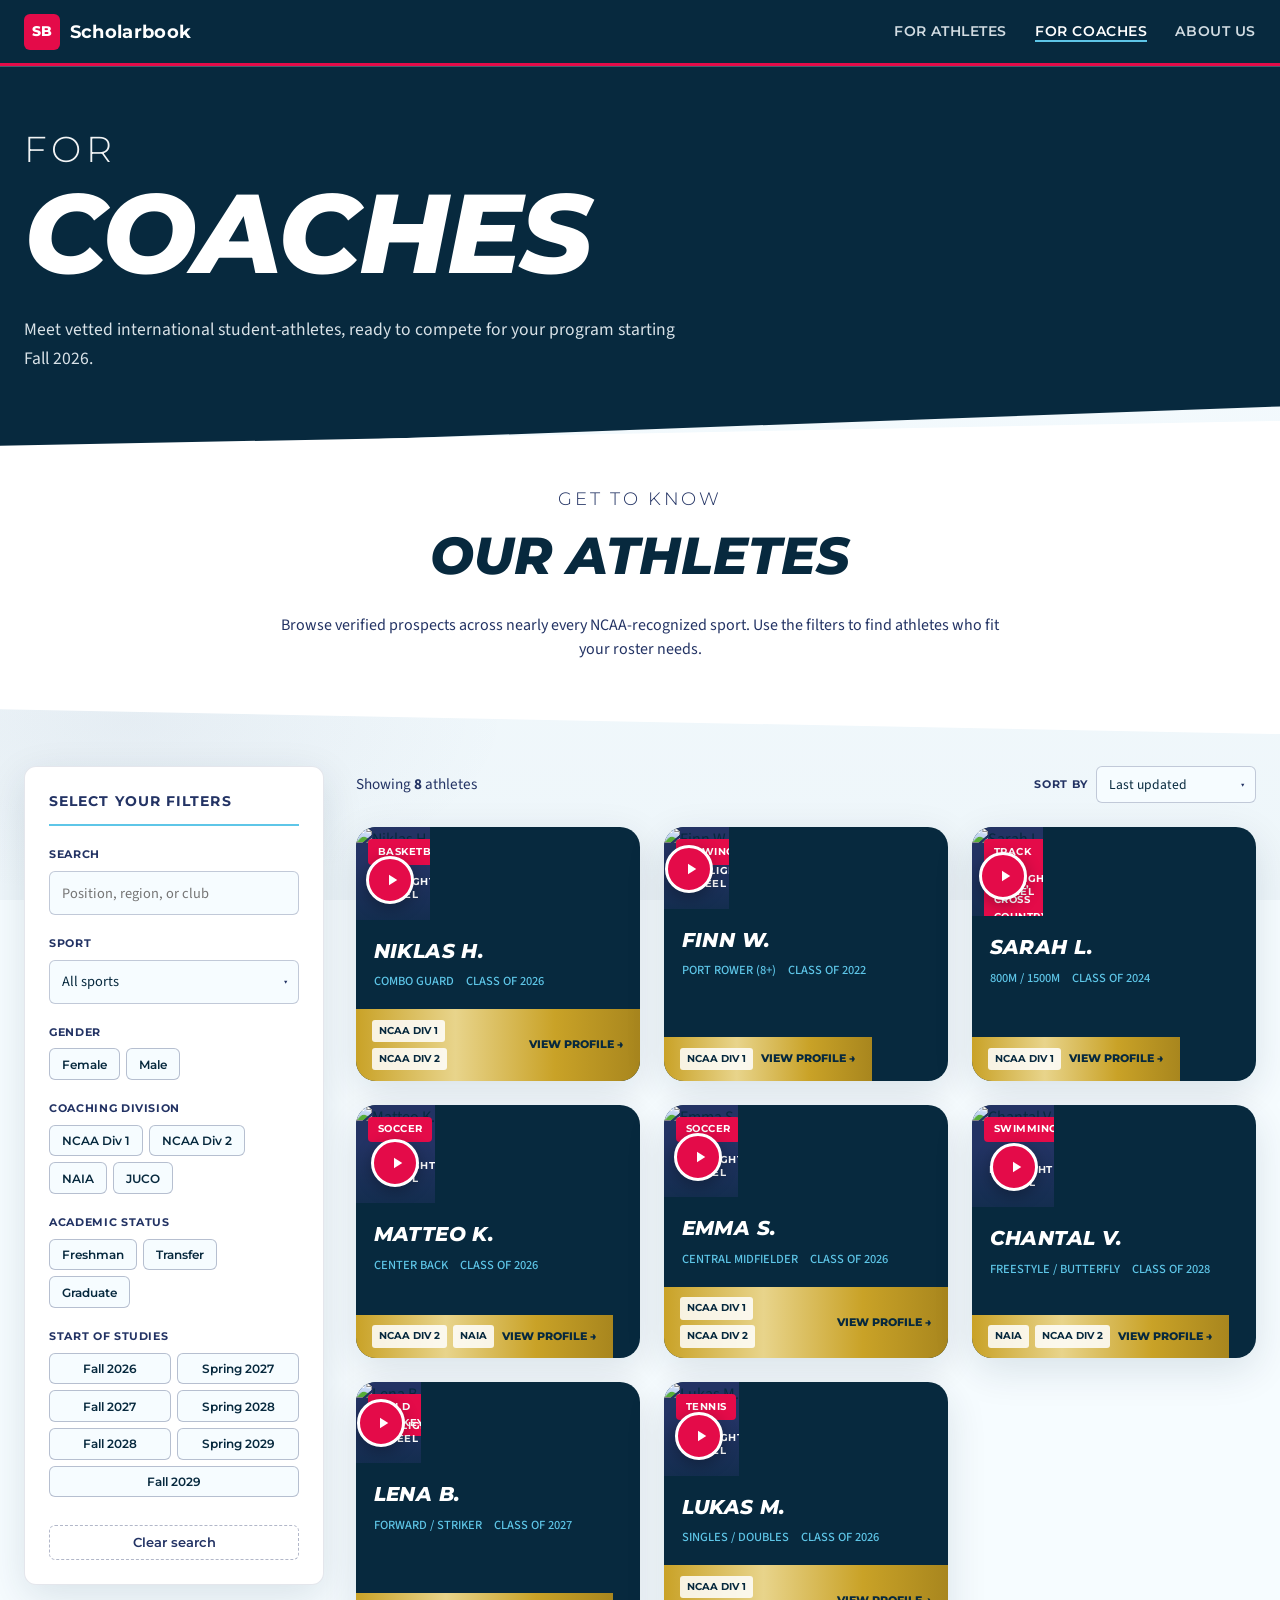
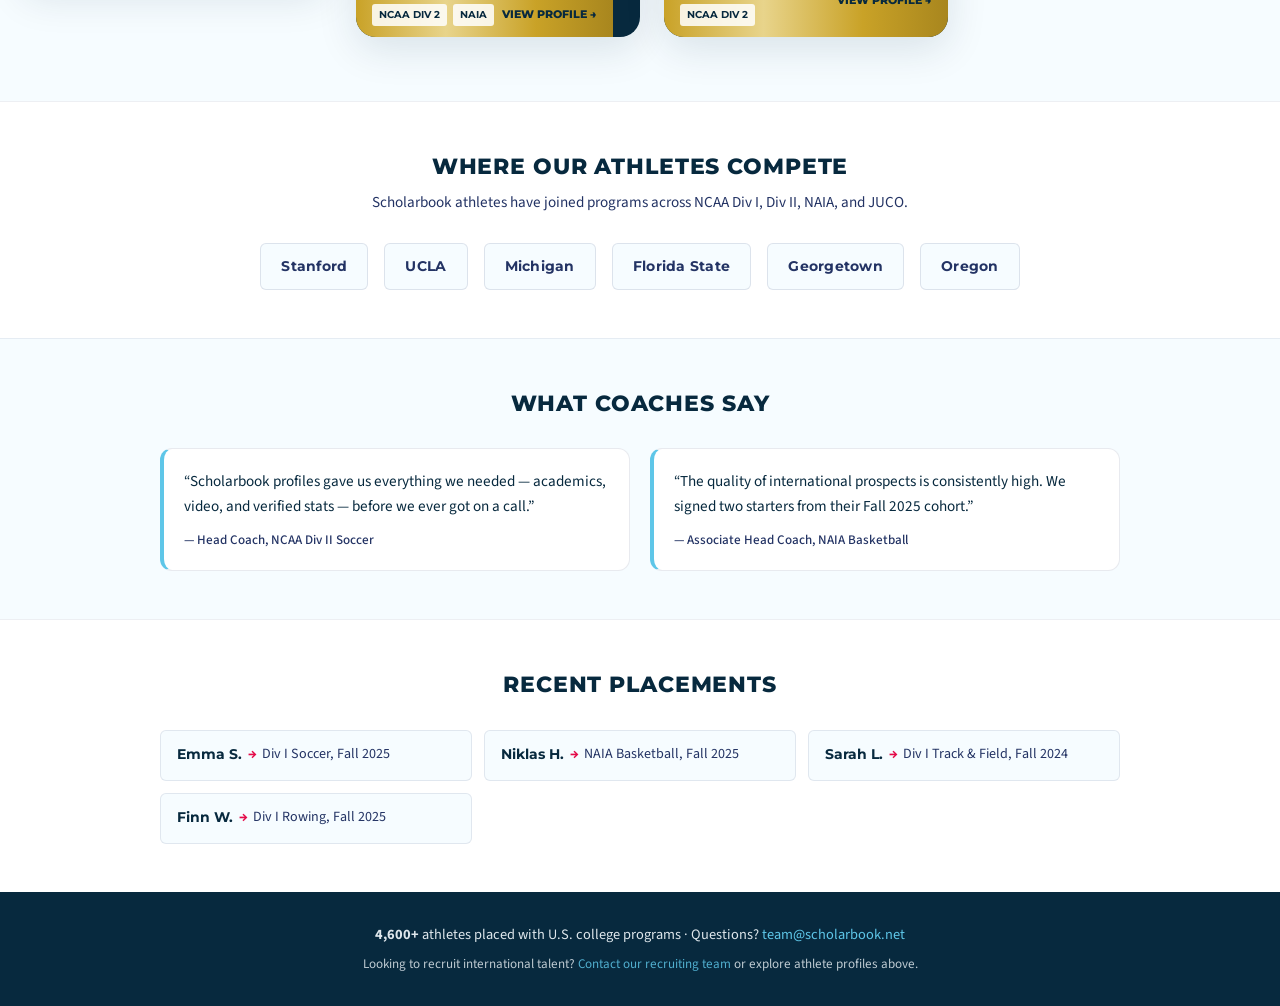
==== index.html @ 59432b65 "Initial commit Co-Authored-By: Claude Sonnet 5 <noreply@anthropic.com>" ====
<!DOCTYPE html>
<html lang="en">
<head>
  <meta charset="UTF-8">
  <meta name="viewport" content="width=device-width, initial-scale=1.0">
  <title>For Coaches | Scholarbook</title>
  <meta name="description" content="Browse verified international student-athletes for NCAA, NAIA, and JUCO programs. Filter by sport, division, and academic profile.">
  <link rel="preconnect" href="https://fonts.googleapis.com">
  <link rel="preconnect" href="https://fonts.gstatic.com" crossorigin>
  <link href="https://fonts.googleapis.com/css2?family=Montserrat:ital,wght@0,400;0,500;0,600;0,700;0,800;1,700;1,800&family=Source+Sans+3:ital,wght@0,300;0,400;0,500;0,600;1,400&display=swap" rel="stylesheet">
  <link rel="stylesheet" href="styles.css">
</head>
<body>
  <div id="page-bg" class="page-bg" aria-hidden="true"></div>

  <header class="site-header">
    <nav class="navbar">
      <a href="https://www.scholarbook.net/en/de" class="brand" target="_blank" rel="noopener">
        <span class="brand-mark" aria-hidden="true">SB</span>
        <span class="brand-text">Scholarbook</span>
      </a>
      <ul class="nav-links">
        <li><a href="https://www.scholarbook.net/en/de" target="_blank" rel="noopener">For Athletes</a></li>
        <li><a href="#" class="active" aria-current="page">For Coaches</a></li>
        <li><a href="https://www.scholarbook.net/en/de" target="_blank" rel="noopener">About Us</a></li>
      </ul>
    </nav>
  </header>

  <section class="hero hero--slant" aria-labelledby="hero-title">
    <div class="hero-inner">
      <p class="hero-eyebrow">For</p>
      <h1 id="hero-title" class="hero-title">Coaches</h1>
      <p class="hero-lead">
        Meet vetted international student-athletes, ready to compete for your program starting Fall 2026.
      </p>
    </div>
  </section>

  <section class="intro intro--slant" aria-labelledby="intro-title">
    <div class="intro-inner">
      <p class="section-eyebrow">Get to know</p>
      <h2 id="intro-title" class="section-title">Our Athletes</h2>
      <p class="section-copy">
        Browse verified prospects across nearly every NCAA-recognized sport. Use the filters to find athletes who fit your roster needs.
      </p>
    </div>
  </section>

  <main class="portal" id="athletes-portal">
    <aside class="filters" aria-label="Athlete filters">
      <h3 class="filters-title">Select your filters</h3>

      <div class="filter-group">
        <label class="filter-label" for="filter-search">Search</label>
        <input type="search" id="filter-search" class="filter-search" placeholder="Position, region, or club" autocomplete="off">
      </div>

      <div class="filter-group">
        <label class="filter-label" for="filter-sport">Sport</label>
        <div class="select-wrap">
          <select id="filter-sport" name="sport">
            <option value="">All sports</option>
          </select>
        </div>
      </div>

      <div class="filter-group">
        <span class="filter-label">Gender</span>
        <div class="toggle-group" role="group" aria-label="Gender">
          <button type="button" class="toggle-btn" data-filter="gender" data-value="Female">Female</button>
          <button type="button" class="toggle-btn" data-filter="gender" data-value="Male">Male</button>
        </div>
      </div>

      <div class="filter-group">
        <span class="filter-label">Coaching Division</span>
        <div class="pill-group" id="filter-division" role="group" aria-label="Coaching division">
          <button type="button" class="pill" data-value="NCAA Div 1">NCAA Div 1</button>
          <button type="button" class="pill" data-value="NCAA Div 2">NCAA Div 2</button>
          <button type="button" class="pill" data-value="NAIA">NAIA</button>
          <button type="button" class="pill" data-value="JUCO">JUCO</button>
        </div>
      </div>

      <div class="filter-group">
        <span class="filter-label">Academic Status</span>
        <div class="pill-group" id="filter-status" role="group" aria-label="Academic status">
          <button type="button" class="pill" data-value="Freshman">Freshman</button>
          <button type="button" class="pill" data-value="Transfer">Transfer</button>
          <button type="button" class="pill" data-value="Graduate">Graduate</button>
        </div>
      </div>

      <div class="filter-group">
        <span class="filter-label">Start of Studies</span>
        <div class="pill-group pill-group--stack" id="filter-start" role="group" aria-label="Start of studies">
          <button type="button" class="pill" data-value="Fall 2026">Fall 2026</button>
          <button type="button" class="pill" data-value="Spring 2027">Spring 2027</button>
          <button type="button" class="pill" data-value="Fall 2027">Fall 2027</button>
          <button type="button" class="pill" data-value="Spring 2028">Spring 2028</button>
          <button type="button" class="pill" data-value="Fall 2028">Fall 2028</button>
          <button type="button" class="pill" data-value="Spring 2029">Spring 2029</button>
          <button type="button" class="pill" data-value="Fall 2029">Fall 2029</button>
        </div>
      </div>

      <button type="button" class="btn-clear" id="filter-clear">Clear search</button>
    </aside>

    <section class="results" aria-live="polite">
      <div class="results-header">
        <p class="results-count">Showing <strong id="results-count">0</strong> athletes</p>
        <div class="results-controls">
          <label class="sort-label" for="sort-by">Sort by</label>
          <div class="select-wrap select-wrap--inline">
            <select id="sort-by" name="sort">
              <option value="updated">Last updated</option>
              <option value="gpa">GPA (high to low)</option>
              <option value="start">Start year</option>
            </select>
          </div>
        </div>
      </div>
      <div class="athletes-grid" id="athletes-grid"></div>
    </section>
  </main>

  <section class="trust trust--logos" aria-labelledby="trust-logos-title">
    <div class="trust-inner">
      <h2 id="trust-logos-title" class="trust-title">Where our athletes compete</h2>
      <p class="trust-subtitle">Scholarbook athletes have joined programs across NCAA Div I, Div II, NAIA, and JUCO.</p>
      <ul class="logo-grid" aria-label="Partner universities">
        <li><span class="uni-logo">Stanford</span></li>
        <li><span class="uni-logo">UCLA</span></li>
        <li><span class="uni-logo">Michigan</span></li>
        <li><span class="uni-logo">Florida State</span></li>
        <li><span class="uni-logo">Georgetown</span></li>
        <li><span class="uni-logo">Oregon</span></li>
      </ul>
    </div>
  </section>

  <section class="trust trust--testimonials" aria-labelledby="trust-quotes-title">
    <div class="trust-inner">
      <h2 id="trust-quotes-title" class="trust-title">What coaches say</h2>
      <div class="testimonial-grid">
        <blockquote class="testimonial">
          <p>&ldquo;Scholarbook profiles gave us everything we needed — academics, video, and verified stats — before we ever got on a call.&rdquo;</p>
          <footer>— <cite>Head Coach, NCAA Div II Soccer</cite></footer>
        </blockquote>
        <blockquote class="testimonial">
          <p>&ldquo;The quality of international prospects is consistently high. We signed two starters from their Fall 2025 cohort.&rdquo;</p>
          <footer>— <cite>Associate Head Coach, NAIA Basketball</cite></footer>
        </blockquote>
      </div>
    </div>
  </section>

  <section class="trust trust--stories" aria-labelledby="trust-stories-title">
    <div class="trust-inner">
      <h2 id="trust-stories-title" class="trust-title">Recent placements</h2>
      <ul class="story-list">
        <li class="story-card"><span class="story-athlete">Emma S.</span> <span class="story-arrow" aria-hidden="true">→</span> <span class="story-outcome">Div I Soccer, Fall 2025</span></li>
        <li class="story-card"><span class="story-athlete">Niklas H.</span> <span class="story-arrow" aria-hidden="true">→</span> <span class="story-outcome">NAIA Basketball, Fall 2025</span></li>
        <li class="story-card"><span class="story-athlete">Sarah L.</span> <span class="story-arrow" aria-hidden="true">→</span> <span class="story-outcome">Div I Track &amp; Field, Fall 2024</span></li>
        <li class="story-card"><span class="story-athlete">Finn W.</span> <span class="story-arrow" aria-hidden="true">→</span> <span class="story-outcome">Div I Rowing, Fall 2025</span></li>
      </ul>
    </div>
  </section>

  <footer class="site-footer">
    <p><strong>4,600+</strong> athletes placed with U.S. college programs · Questions? <a href="mailto:team@scholarbook.net">team@scholarbook.net</a></p>
    <p class="footer-note">Looking to recruit international talent? <a href="mailto:team@scholarbook.net">Contact our recruiting team</a> or explore athlete profiles above.</p>
  </footer>

  <!-- Profile detail modal -->
  <dialog class="modal profile-modal" id="profile-modal" aria-labelledby="profile-modal-title">
    <div class="modal-panel">
      <button type="button" class="modal-close" id="profile-close" aria-label="Close profile">×</button>
      <div id="profile-content"></div>
    </div>
  </dialog>

  <!-- Contact modal -->
  <dialog class="modal recruit-modal" id="recruit-modal" aria-labelledby="recruit-modal-title">
    <div class="modal-panel modal-panel--compact">
      <button type="button" class="modal-close" id="recruit-close" aria-label="Close form">×</button>
      <h2 id="recruit-modal-title" class="modal-title">Contact about athlete</h2>
      <p class="modal-subtitle">Your inquiry goes straight to our recruiting team — expect a reply within 24 hours.</p>
      <p class="recruit-athlete-name" id="recruit-athlete-label"></p>
      <form id="recruit-form" class="recruit-form">
        <div class="form-field">
          <label for="coach-university">University <span class="required">*</span></label>
          <input type="text" id="coach-university" name="coach_university" required autocomplete="organization" placeholder="University of Example">
        </div>
        <div class="form-field">
          <label for="coach-email">Your email address <span class="required">*</span></label>
          <input type="email" id="coach-email" name="coach_email" required autocomplete="email" placeholder="coach@university.edu">
        </div>
        <div class="form-field">
          <label for="coach-phone">Phone or WhatsApp <span class="optional">(optional)</span></label>
          <input type="tel" id="coach-phone" name="coach_phone" autocomplete="tel" placeholder="+1 555 000 0000">
        </div>
        <div class="form-field">
          <label for="coach-message">Message <span class="optional">(optional)</span></label>
          <textarea id="coach-message" name="coach_message" rows="4" placeholder="Tell us about your program, roster needs, or questions about this athlete…"></textarea>
        </div>
        <button type="submit" class="btn-primary">Send inquiry</button>
      </form>
    </div>
  </dialog>

  <!-- Inline highlight reel player -->
  <dialog class="modal video-modal" id="video-modal" aria-labelledby="video-modal-title">
    <div class="modal-panel modal-panel--video">
      <button type="button" class="modal-close" id="video-close" aria-label="Close video">×</button>
      <h2 id="video-modal-title" class="visually-hidden">Highlight Reel</h2>
      <div class="video-embed-wrap" id="video-embed"></div>
    </div>
  </dialog>

  <script src="app.js"></script>
</body>
</html>
---- styles.css ----
/* Scholarbook For Coaches — design system */
:root {
  --sb-off-white: #f6fcff;
  --sb-navy-deep: #07293e;
  --sb-navy: #233364;
  --sb-pink: #e40b49;
  --sb-sky: #5ec6e8;

  --font-display: "Montserrat", system-ui, sans-serif;
  --font-body: "Source Sans 3", system-ui, sans-serif;

  --label-weight: 700;
  --value-weight: 400;
  --label-size: 0.68rem;
  --value-size: 0.9rem;

  --radius-sm: 6px;
  --radius-md: 12px;
  --radius-lg: 20px;
  --shadow-card: 0 12px 40px rgba(7, 41, 62, 0.12);
  --transition: 0.25s cubic-bezier(0.4, 0, 0.2, 1);
}

*,
*::before,
*::after {
  box-sizing: border-box;
  margin: 0;
  padding: 0;
}

html {
  scroll-behavior: smooth;
}

body {
  font-family: var(--font-body);
  font-weight: 400;
  background: var(--sb-off-white);
  color: var(--sb-navy-deep);
  line-height: 1.55;
  min-height: 100vh;
  overflow-x: hidden;
}

img {
  max-width: 100%;
  display: block;
}

a {
  color: var(--sb-pink);
  text-decoration: none;
}

a:hover {
  text-decoration: underline;
}

.visually-hidden {
  position: absolute;
  width: 1px;
  height: 1px;
  padding: 0;
  margin: -1px;
  overflow: hidden;
  clip: rect(0, 0, 0, 0);
  white-space: nowrap;
  border: 0;
}

/* Subtle professional background (replaces Magic Rings) */
.page-bg {
  position: fixed;
  inset: 0;
  z-index: 0;
  pointer-events: none;
  background:
    radial-gradient(ellipse 80% 50% at 85% 15%, rgba(94, 198, 232, 0.07) 0%, transparent 55%),
    radial-gradient(ellipse 60% 40% at 10% 80%, rgba(35, 51, 100, 0.05) 0%, transparent 50%),
    linear-gradient(180deg, var(--sb-off-white) 0%, #eef6fa 100%);
}

.site-header,
.hero,
.intro,
.portal,
.trust,
.site-footer {
  position: relative;
  z-index: 1;
}

/* Header */
.site-header {
  background: var(--sb-navy-deep);
  border-bottom: 3px solid var(--sb-pink);
}

.navbar {
  max-width: 1280px;
  margin: 0 auto;
  padding: 0.85rem 1.5rem;
  display: flex;
  align-items: center;
  justify-content: space-between;
  gap: 1.5rem;
}

.brand {
  display: inline-flex;
  align-items: center;
  gap: 0.6rem;
  text-decoration: none;
}

.brand-mark {
  display: inline-flex;
  align-items: center;
  justify-content: center;
  width: 36px;
  height: 36px;
  background: var(--sb-pink);
  color: #fff;
  font-family: var(--font-display);
  font-weight: 800;
  font-size: 0.85rem;
  border-radius: var(--radius-sm);
}

.brand-text {
  font-family: var(--font-display);
  font-weight: 700;
  font-size: 1.1rem;
  color: #fff;
  letter-spacing: 0.02em;
}

.nav-links {
  list-style: none;
  display: flex;
  gap: 1.75rem;
}

.nav-links a {
  color: rgba(246, 252, 255, 0.85);
  font-family: var(--font-display);
  font-size: 0.9rem;
  font-weight: 600;
  text-decoration: none;
  text-transform: uppercase;
  letter-spacing: 0.04em;
}

.nav-links a:hover,
.nav-links a.active {
  color: #fff;
}

.nav-links a.active {
  border-bottom: 2px solid var(--sb-sky);
}

/* Hero */
.hero {
  background: var(--sb-navy-deep);
  color: #fff;
  padding: 3.5rem 1.5rem 5rem;
  clip-path: polygon(0 0, 100% 0, 100% 88%, 0 100%);
}

.hero-inner {
  max-width: 1280px;
  margin: 0 auto;
}

.hero-eyebrow {
  font-family: var(--font-display);
  font-size: clamp(1.5rem, 4vw, 2.25rem);
  font-weight: 300;
  text-transform: uppercase;
  letter-spacing: 0.12em;
  opacity: 0.95;
}

.hero-title {
  font-family: var(--font-display);
  font-size: clamp(3.5rem, 12vw, 7rem);
  font-weight: 800;
  font-style: italic;
  text-transform: uppercase;
  line-height: 0.95;
  letter-spacing: -0.02em;
  margin-top: 0.15rem;
}

.hero-lead {
  margin-top: 1.75rem;
  max-width: 42rem;
  font-size: 1.1rem;
  font-weight: 400;
  color: rgba(246, 252, 255, 0.88);
  line-height: 1.65;
}

/* Intro */
.intro {
  background: #fff;
  padding: 3rem 1.5rem 4.5rem;
  margin-top: -2rem;
  clip-path: polygon(0 8%, 100% 0, 100% 100%, 0 92%);
}

.intro-inner {
  max-width: 720px;
  margin: 0 auto;
  text-align: center;
  padding-top: 1rem;
}

.section-eyebrow {
  font-family: var(--font-display);
  font-size: 1.1rem;
  font-weight: 300;
  text-transform: uppercase;
  letter-spacing: 0.15em;
  color: var(--sb-navy);
}

.section-title {
  font-family: var(--font-display);
  font-size: clamp(2rem, 6vw, 3.25rem);
  font-weight: 800;
  font-style: italic;
  text-transform: uppercase;
  color: var(--sb-navy-deep);
  margin-top: 0.25rem;
}

.section-copy {
  margin-top: 1rem;
  color: var(--sb-navy);
  font-size: 1rem;
  font-weight: 400;
}

/* Portal */
.portal {
  max-width: 1280px;
  margin: 0 auto;
  padding: 2rem 1.5rem 4rem;
  display: grid;
  grid-template-columns: minmax(260px, 300px) 1fr;
  gap: 2rem;
  align-items: start;
}

.filters {
  background: #fff;
  border: 1px solid rgba(35, 51, 100, 0.12);
  border-radius: var(--radius-md);
  padding: 1.5rem;
  box-shadow: var(--shadow-card);
  position: sticky;
  top: 1rem;
}

.filters-title {
  font-family: var(--font-display);
  font-size: 0.85rem;
  font-weight: 700;
  text-transform: uppercase;
  letter-spacing: 0.08em;
  color: var(--sb-navy);
  margin-bottom: 1.25rem;
  padding-bottom: 0.75rem;
  border-bottom: 2px solid var(--sb-sky);
}

.filter-group {
  margin-bottom: 1.25rem;
}

.filter-label {
  display: block;
  font-family: var(--font-display);
  font-size: var(--label-size);
  font-weight: var(--label-weight);
  text-transform: uppercase;
  letter-spacing: 0.06em;
  color: var(--sb-navy);
  margin-bottom: 0.5rem;
}

.filter-search {
  width: 100%;
  border: 1px solid rgba(35, 51, 100, 0.25);
  border-radius: var(--radius-sm);
  padding: 0.65rem 0.75rem;
  font-family: inherit;
  font-size: var(--value-size);
  font-weight: var(--value-weight);
  color: var(--sb-navy-deep);
  background: var(--sb-off-white);
}

.filter-search:focus {
  outline: 2px solid var(--sb-sky);
  outline-offset: 1px;
}

.select-wrap {
  position: relative;
}

.select-wrap select {
  width: 100%;
  appearance: none;
  border: 1px solid rgba(35, 51, 100, 0.25);
  border-radius: var(--radius-sm);
  padding: 0.65rem 2rem 0.65rem 0.75rem;
  font-family: inherit;
  font-size: var(--value-size);
  font-weight: var(--value-weight);
  color: var(--sb-navy-deep);
  background: var(--sb-off-white);
  cursor: pointer;
}

.select-wrap select:focus {
  outline: 2px solid var(--sb-sky);
  outline-offset: 1px;
}

.select-wrap::after {
  content: "▾";
  position: absolute;
  right: 0.75rem;
  top: 50%;
  transform: translateY(-50%);
  font-size: 0.7rem;
  color: var(--sb-navy);
  pointer-events: none;
}

.select-wrap--inline select {
  min-width: 10rem;
  padding-top: 0.5rem;
  padding-bottom: 0.5rem;
  font-size: 0.85rem;
}

.toggle-group,
.pill-group {
  display: flex;
  flex-wrap: wrap;
  gap: 0.4rem;
}

.pill-group--stack .pill {
  flex: 1 1 calc(50% - 0.4rem);
  min-width: 0;
  text-align: center;
}

.toggle-btn,
.pill {
  border: 1px solid rgba(35, 51, 100, 0.3);
  background: var(--sb-off-white);
  color: var(--sb-navy-deep);
  font-family: var(--font-display);
  font-size: 0.78rem;
  font-weight: 600;
  padding: 0.45rem 0.75rem;
  border-radius: var(--radius-sm);
  cursor: pointer;
  transition: var(--transition);
}

.toggle-btn:hover,
.pill:hover {
  border-color: var(--sb-sky);
}

.toggle-btn.active,
.pill.active {
  background: var(--sb-navy);
  border-color: var(--sb-navy);
  color: #fff;
}

.btn-clear {
  width: 100%;
  margin-top: 0.5rem;
  padding: 0.55rem;
  border: 1px dashed rgba(35, 51, 100, 0.35);
  background: transparent;
  font-family: var(--font-display);
  font-size: 0.8rem;
  font-weight: 600;
  color: var(--sb-navy);
  border-radius: var(--radius-sm);
  cursor: pointer;
}

.btn-clear:hover {
  border-color: var(--sb-pink);
  color: var(--sb-pink);
}

.results-header {
  display: flex;
  flex-wrap: wrap;
  align-items: center;
  justify-content: space-between;
  gap: 1rem;
  margin-bottom: 1.5rem;
}

.results-count {
  font-size: 0.95rem;
  color: var(--sb-navy);
}

.results-controls {
  display: flex;
  align-items: center;
  gap: 0.5rem;
}

.sort-label {
  font-family: var(--font-display);
  font-size: var(--label-size);
  font-weight: var(--label-weight);
  text-transform: uppercase;
  letter-spacing: 0.06em;
  color: var(--sb-navy);
}

.athletes-grid {
  display: grid;
  grid-template-columns: repeat(auto-fill, minmax(280px, 1fr));
  gap: 1.5rem;
}

/* Athlete cards — visual-first */
.athlete-card {
  display: flex;
  flex-direction: column;
  background: var(--sb-navy-deep);
  border-radius: var(--radius-lg);
  overflow: hidden;
  box-shadow: var(--shadow-card);
  cursor: pointer;
  transition: transform var(--transition), box-shadow var(--transition);
  border: none;
  text-align: left;
  width: 100%;
  color: inherit;
  font: inherit;
}

.athlete-card:hover {
  transform: translateY(-4px);
  box-shadow: 0 18px 48px rgba(7, 41, 62, 0.22);
}

.card-media {
  position: relative;
  aspect-ratio: 4 / 5;
  overflow: hidden;
  background: var(--sb-navy);
}

.card-media img {
  width: 100%;
  height: 100%;
  object-fit: cover;
  object-position: top center;
}

.card-video-thumb {
  position: absolute;
  inset: 0;
  border: none;
  background: transparent;
  cursor: pointer;
  padding: 0;
}

.card-video-thumb::after {
  content: "";
  position: absolute;
  inset: 0;
  background: linear-gradient(180deg, transparent 40%, rgba(7, 41, 62, 0.55) 100%);
  pointer-events: none;
}

.card-play-btn {
  position: absolute;
  bottom: 1rem;
  right: 1rem;
  width: 48px;
  height: 48px;
  border-radius: 50%;
  background: var(--sb-pink);
  border: 3px solid #fff;
  display: flex;
  align-items: center;
  justify-content: center;
  box-shadow: 0 4px 16px rgba(0, 0, 0, 0.3);
  transition: var(--transition);
  z-index: 2;
}

.card-video-thumb:hover .card-play-btn {
  transform: scale(1.08);
  background: #c0093d;
}

.card-play-btn svg {
  width: 18px;
  height: 18px;
  fill: #fff;
  margin-left: 3px;
}

.card-reel-label {
  position: absolute;
  bottom: 1.15rem;
  left: 1rem;
  font-family: var(--font-display);
  font-size: 0.65rem;
  font-weight: 700;
  text-transform: uppercase;
  letter-spacing: 0.06em;
  color: #fff;
  z-index: 2;
}

.card-sport-badge {
  position: absolute;
  top: 0.75rem;
  left: 0.75rem;
  background: var(--sb-pink);
  color: #fff;
  font-family: var(--font-display);
  font-size: 0.65rem;
  font-weight: 700;
  text-transform: uppercase;
  letter-spacing: 0.05em;
  padding: 0.3rem 0.6rem;
  border-radius: 4px;
  z-index: 2;
}

.card-body {
  padding: 1rem 1.1rem 1.1rem;
  flex: 1;
}

.card-name {
  font-family: var(--font-display);
  font-size: 1.25rem;
  font-weight: 800;
  font-style: italic;
  text-transform: uppercase;
  color: #fff;
  letter-spacing: 0.02em;
}

.card-meta-line {
  display: flex;
  flex-wrap: wrap;
  gap: 0.35rem 0.75rem;
  margin-top: 0.35rem;
}

.card-position,
.card-class {
  font-size: 0.78rem;
  font-weight: 500;
  color: var(--sb-sky);
  text-transform: uppercase;
}

.card-footer {
  display: flex;
  align-items: center;
  justify-content: space-between;
  gap: 0.5rem;
  padding: 0.65rem 1rem;
  background: linear-gradient(90deg, #c9a227 0%, #e8d48b 35%, #c9a227 70%, #a8861e 100%);
}

.card-meta-pills {
  display: flex;
  flex-wrap: wrap;
  gap: 0.35rem;
}

.card-meta-pills span {
  font-family: var(--font-display);
  font-size: 0.65rem;
  font-weight: 700;
  text-transform: uppercase;
  color: var(--sb-navy-deep);
  background: rgba(255, 255, 255, 0.85);
  padding: 0.2rem 0.45rem;
  border-radius: 3px;
}

.btn-card-view {
  font-family: var(--font-display);
  font-size: 0.7rem;
  font-weight: 800;
  text-transform: uppercase;
  color: var(--sb-navy-deep);
  white-space: nowrap;
}

.empty-state {
  grid-column: 1 / -1;
  text-align: center;
  padding: 3rem 1.5rem;
  background: #fff;
  border-radius: var(--radius-md);
  border: 1px dashed rgba(35, 51, 100, 0.25);
}

.empty-state h3 {
  font-family: var(--font-display);
  font-size: 1.25rem;
  color: var(--sb-navy-deep);
  margin-bottom: 0.5rem;
}

.empty-state p {
  color: var(--sb-navy);
  font-size: 0.9rem;
}

/* Trust sections */
.trust {
  padding: 3rem 1.5rem;
  background: #fff;
  border-top: 1px solid rgba(35, 51, 100, 0.08);
}

.trust--testimonials {
  background: var(--sb-off-white);
}

.trust-inner {
  max-width: 960px;
  margin: 0 auto;
  text-align: center;
}

.trust-title {
  font-family: var(--font-display);
  font-size: 1.35rem;
  font-weight: 800;
  text-transform: uppercase;
  color: var(--sb-navy-deep);
  letter-spacing: 0.04em;
}

.trust-subtitle {
  margin-top: 0.5rem;
  font-size: 0.95rem;
  color: var(--sb-navy);
  font-weight: 400;
}

.logo-grid {
  list-style: none;
  display: flex;
  flex-wrap: wrap;
  justify-content: center;
  gap: 1rem;
  margin-top: 1.75rem;
}

.uni-logo {
  display: inline-block;
  padding: 0.75rem 1.25rem;
  background: var(--sb-off-white);
  border: 1px solid rgba(35, 51, 100, 0.12);
  border-radius: var(--radius-sm);
  font-family: var(--font-display);
  font-size: 0.85rem;
  font-weight: 700;
  color: var(--sb-navy);
  letter-spacing: 0.02em;
}

.testimonial-grid {
  display: grid;
  grid-template-columns: repeat(auto-fit, minmax(280px, 1fr));
  gap: 1.25rem;
  margin-top: 1.75rem;
  text-align: left;
}

.testimonial {
  background: #fff;
  border: 1px solid rgba(35, 51, 100, 0.1);
  border-radius: var(--radius-md);
  padding: 1.25rem;
  border-left: 4px solid var(--sb-sky);
}

.testimonial p {
  font-size: 0.95rem;
  font-weight: 400;
  color: var(--sb-navy-deep);
  line-height: 1.6;
}

.testimonial footer {
  margin-top: 0.75rem;
  font-size: 0.82rem;
  font-weight: 500;
  color: var(--sb-navy);
}

.testimonial cite {
  font-style: normal;
}

.story-list {
  list-style: none;
  display: grid;
  grid-template-columns: repeat(auto-fit, minmax(240px, 1fr));
  gap: 0.75rem;
  margin-top: 1.75rem;
}

.story-card {
  display: flex;
  align-items: center;
  flex-wrap: wrap;
  gap: 0.35rem;
  padding: 0.85rem 1rem;
  background: var(--sb-off-white);
  border-radius: var(--radius-sm);
  border: 1px solid rgba(35, 51, 100, 0.1);
  font-size: 0.88rem;
}

.story-athlete {
  font-family: var(--font-display);
  font-weight: 700;
  color: var(--sb-navy-deep);
}

.story-arrow {
  color: var(--sb-pink);
  font-weight: 700;
}

.story-outcome {
  font-weight: 400;
  color: var(--sb-navy);
}

/* Modals — centered */
.modal {
  border: none;
  padding: 0;
  margin: 0;
  max-width: none;
  max-height: none;
  width: 100%;
  height: 100%;
  background: transparent;
  overflow: hidden;
}

.modal[open] {
  display: flex;
  align-items: center;
  justify-content: center;
}

.modal::backdrop {
  background: rgba(7, 41, 62, 0.75);
  backdrop-filter: blur(6px);
}

.modal-panel {
  width: min(960px, 94vw);
  max-height: 90vh;
  overflow-y: auto;
  background: #fff;
  border-radius: var(--radius-lg);
  box-shadow: 0 24px 80px rgba(7, 41, 62, 0.35);
  position: relative;
}

.modal-panel--compact {
  width: min(440px, 94vw);
  padding: 1.75rem;
}

.modal-panel--video {
  width: min(900px, 94vw);
  padding: 0;
  overflow: hidden;
}

.modal-close {
  position: absolute;
  top: 1rem;
  right: 1rem;
  width: 40px;
  height: 40px;
  border: none;
  border-radius: 50%;
  background: rgba(7, 41, 62, 0.08);
  font-size: 1.5rem;
  line-height: 1;
  cursor: pointer;
  color: var(--sb-navy-deep);
  z-index: 2;
}

.modal-close:hover {
  background: var(--sb-pink);
  color: #fff;
}

.video-embed-wrap {
  position: relative;
  padding-bottom: 56.25%;
  background: #000;
}

.video-embed-wrap iframe {
  position: absolute;
  inset: 0;
  width: 100%;
  height: 100%;
  border: 0;
}

/* Profile */
.profile-hero {
  background: var(--sb-navy-deep);
  color: #fff;
  padding: 2rem 1.75rem 1.5rem;
  display: grid;
  grid-template-columns: 140px 1fr auto;
  gap: 1.25rem;
  align-items: start;
}

.profile-hero-photo {
  width: 140px;
  height: 160px;
  border-radius: var(--radius-sm);
  object-fit: cover;
  border: 3px solid var(--sb-sky);
}

.profile-hero-main {
  min-width: 0;
}

.profile-name-row h2 {
  font-family: var(--font-display);
  font-size: 1.75rem;
  font-weight: 800;
  font-style: italic;
  text-transform: uppercase;
}

.profile-hero-meta {
  font-size: 0.85rem;
  font-weight: 400;
  color: var(--sb-sky);
  margin-top: 0.35rem;
}

.profile-actions {
  margin-top: 1rem;
}

.profile-reel-thumb {
  position: relative;
  width: 160px;
  border: none;
  padding: 0;
  border-radius: var(--radius-sm);
  overflow: hidden;
  cursor: pointer;
  background: var(--sb-navy);
  flex-shrink: 0;
}

.profile-reel-thumb img {
  width: 100%;
  aspect-ratio: 16 / 9;
  object-fit: cover;
  opacity: 0.85;
}

.profile-reel-thumb .card-play-btn {
  bottom: 50%;
  right: 50%;
  transform: translate(50%, 50%);
  width: 44px;
  height: 44px;
}

.profile-reel-thumb:hover .card-play-btn {
  transform: translate(50%, 50%) scale(1.08);
}

.profile-reel-label {
  display: block;
  font-family: var(--font-display);
  font-size: 0.65rem;
  font-weight: 700;
  text-transform: uppercase;
  letter-spacing: 0.06em;
  color: var(--sb-sky);
  margin-bottom: 0.35rem;
  text-align: center;
}

.profile-gallery {
  margin-top: 1.25rem;
  padding: 0 1.75rem;
}

.profile-gallery h3 {
  font-family: var(--font-display);
  font-size: var(--label-size);
  font-weight: var(--label-weight);
  text-transform: uppercase;
  letter-spacing: 0.06em;
  color: var(--sb-navy);
  margin-bottom: 0.65rem;
}

.gallery-grid {
  display: grid;
  grid-template-columns: repeat(3, 1fr);
  gap: 0.5rem;
}

.gallery-grid img {
  width: 100%;
  aspect-ratio: 4 / 3;
  object-fit: cover;
  border-radius: var(--radius-sm);
}

.btn-primary {
  display: inline-block;
  border: none;
  background: var(--sb-pink);
  color: #fff;
  font-family: var(--font-display);
  font-size: 0.88rem;
  font-weight: 700;
  text-transform: uppercase;
  letter-spacing: 0.04em;
  padding: 0.75rem 1.25rem;
  border-radius: var(--radius-sm);
  cursor: pointer;
  transition: var(--transition);
}

.btn-primary:hover {
  background: #c0093d;
  transform: translateY(-1px);
}

.profile-body {
  padding: 1.5rem 1.75rem 2rem;
}

.profile-tabs {
  display: flex;
  gap: 0.5rem;
  border-bottom: 2px solid rgba(35, 51, 100, 0.12);
  margin-bottom: 1.25rem;
}

.profile-tab {
  border: none;
  background: none;
  font-family: var(--font-display);
  font-size: 0.82rem;
  font-weight: 700;
  text-transform: uppercase;
  letter-spacing: 0.04em;
  color: var(--sb-navy);
  padding: 0.6rem 0.9rem;
  cursor: pointer;
  border-bottom: 3px solid transparent;
  margin-bottom: -2px;
}

.profile-tab.active {
  color: var(--sb-pink);
  border-bottom-color: var(--sb-pink);
}

.profile-panel {
  display: none;
}

.profile-panel.active {
  display: block;
}

.detail-grid {
  display: grid;
  grid-template-columns: repeat(auto-fill, minmax(240px, 1fr));
  gap: 0.65rem;
}

.detail-row {
  background: var(--sb-off-white);
  border: 1px solid rgba(35, 51, 100, 0.1);
  border-radius: var(--radius-sm);
  padding: 0.65rem 0.85rem;
}

.detail-row dt {
  font-family: var(--font-display);
  font-size: var(--label-size);
  font-weight: var(--label-weight);
  text-transform: uppercase;
  letter-spacing: 0.04em;
  color: var(--sb-navy);
  margin-bottom: 0.25rem;
}

.detail-row dd {
  font-size: var(--value-size);
  font-weight: var(--value-weight);
  color: var(--sb-navy-deep);
}

.detail-row--wide {
  grid-column: 1 / -1;
}

.data-points {
  display: flex;
  flex-wrap: wrap;
  gap: 0.5rem;
}

.data-point {
  display: inline-flex;
  flex-direction: column;
  align-items: flex-start;
  padding: 0.45rem 0.65rem;
  background: #fff;
  border: 1px solid rgba(35, 51, 100, 0.12);
  border-radius: var(--radius-sm);
  min-width: 5rem;
}

.data-point-value {
  font-family: var(--font-display);
  font-size: 1rem;
  font-weight: 700;
  color: var(--sb-navy-deep);
  line-height: 1.2;
}

.data-point-unit {
  font-size: 0.72rem;
  font-weight: 400;
  color: var(--sb-navy);
  margin-top: 0.1rem;
}

.data-point-label {
  font-size: 0.65rem;
  font-weight: 600;
  text-transform: uppercase;
  letter-spacing: 0.04em;
  color: var(--sb-navy);
  margin-top: 0.2rem;
}

.detail-list {
  list-style: disc;
  padding-left: 1.25rem;
  font-size: var(--value-size);
  font-weight: var(--value-weight);
  color: var(--sb-navy-deep);
}

.detail-list li {
  margin-bottom: 0.25rem;
}

.performance-chart {
  margin-top: 1.25rem;
  padding: 1rem;
  background: var(--sb-off-white);
  border-left: 4px solid var(--sb-sky);
  border-radius: 0 var(--radius-sm) var(--radius-sm) 0;
}

.performance-chart h4 {
  font-family: var(--font-display);
  font-size: var(--label-size);
  font-weight: var(--label-weight);
  text-transform: uppercase;
  letter-spacing: 0.05em;
  color: var(--sb-pink);
  margin-bottom: 0.75rem;
}

.season-table {
  width: 100%;
  border-collapse: collapse;
  font-size: 0.85rem;
}

.season-table th,
.season-table td {
  padding: 0.45rem 0.65rem;
  text-align: left;
  border-bottom: 1px solid rgba(35, 51, 100, 0.1);
}

.season-table th {
  font-family: var(--font-display);
  font-size: 0.68rem;
  font-weight: 700;
  text-transform: uppercase;
  letter-spacing: 0.04em;
  color: var(--sb-navy);
}

.season-table td {
  font-weight: 400;
  color: var(--sb-navy-deep);
}

.season-table .metric-value {
  font-weight: 600;
}

.modal-title {
  font-family: var(--font-display);
  font-size: 1.35rem;
  font-weight: 800;
  text-transform: uppercase;
  color: var(--sb-navy-deep);
  padding-right: 2.5rem;
}

.modal-subtitle {
  font-size: 0.85rem;
  font-weight: 400;
  color: var(--sb-navy);
  margin: 0.5rem 0 1rem;
}

.recruit-athlete-name {
  font-weight: 600;
  color: var(--sb-pink);
  margin-bottom: 1rem;
}

.recruit-form .form-field {
  margin-bottom: 1rem;
}

.recruit-form label {
  display: block;
  font-family: var(--font-display);
  font-size: var(--label-size);
  font-weight: var(--label-weight);
  text-transform: uppercase;
  letter-spacing: 0.04em;
  color: var(--sb-navy);
  margin-bottom: 0.35rem;
}

.required {
  color: var(--sb-pink);
}

.optional {
  font-weight: 400;
  text-transform: none;
  letter-spacing: 0;
  color: var(--sb-navy);
  opacity: 0.8;
}

.recruit-form input,
.recruit-form textarea {
  width: 100%;
  border: 1px solid rgba(35, 51, 100, 0.25);
  border-radius: var(--radius-sm);
  padding: 0.65rem 0.75rem;
  font-family: inherit;
  font-size: var(--value-size);
  font-weight: var(--value-weight);
}

.recruit-form textarea {
  resize: vertical;
  min-height: 5rem;
  line-height: 1.5;
}

.recruit-form input:focus,
.recruit-form textarea:focus {
  outline: 2px solid var(--sb-sky);
}

.recruit-form .btn-primary {
  width: 100%;
  margin-top: 0.5rem;
}

.site-footer {
  background: var(--sb-navy-deep);
  color: rgba(246, 252, 255, 0.9);
  text-align: center;
  padding: 2rem 1.5rem;
  font-size: 0.9rem;
}

.site-footer a {
  color: var(--sb-sky);
}

.footer-note {
  margin-top: 0.5rem;
  font-size: 0.82rem;
  font-weight: 400;
  opacity: 0.85;
}

@media (max-width: 900px) {
  .portal {
    grid-template-columns: 1fr;
  }

  .filters {
    position: static;
  }

  .nav-links {
    display: none;
  }

  .profile-hero {
    grid-template-columns: 1fr;
    text-align: center;
  }

  .profile-hero-photo {
    margin: 0 auto;
  }

  .profile-reel-thumb {
    margin: 0 auto;
  }

  .profile-gallery {
    padding: 0 1.25rem;
  }
}

@media (max-width: 520px) {
  .athletes-grid {
    grid-template-columns: 1fr;
  }

  .gallery-grid {
    grid-template-columns: repeat(2, 1fr);
  }
}
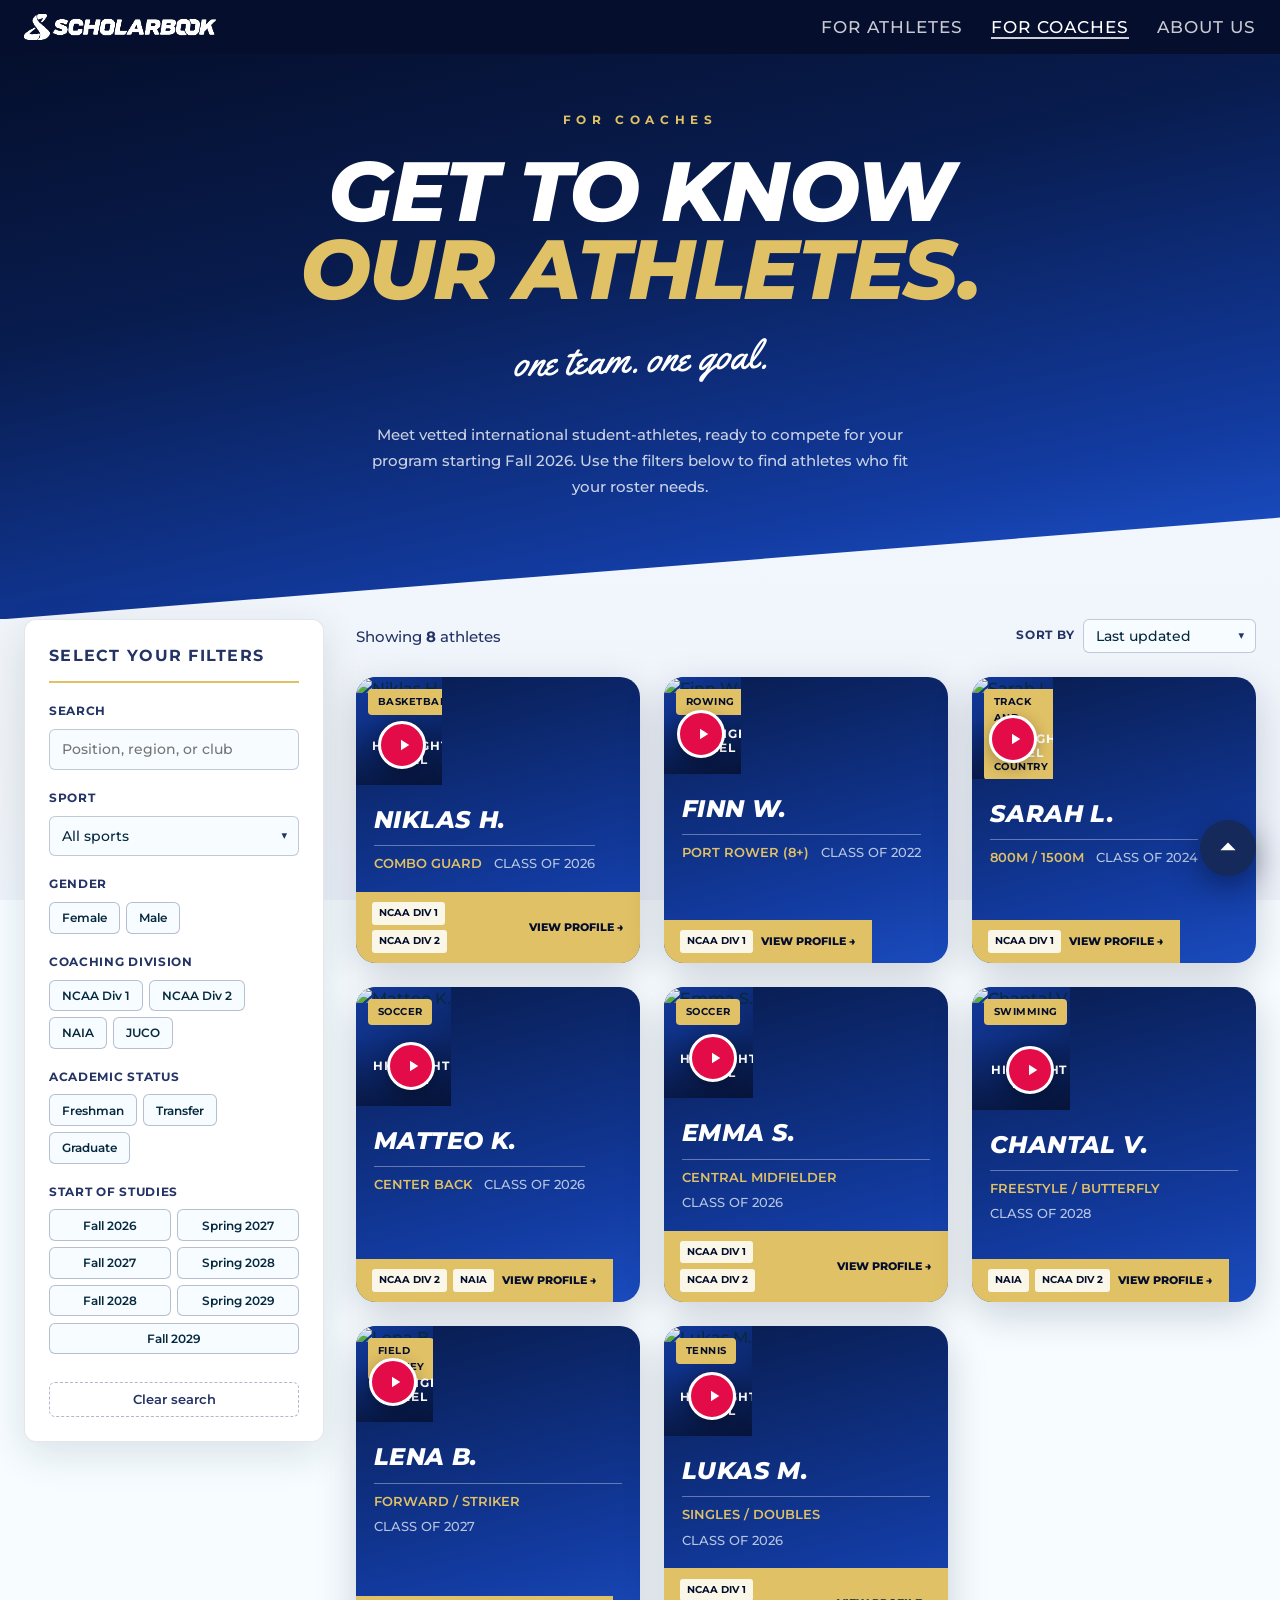
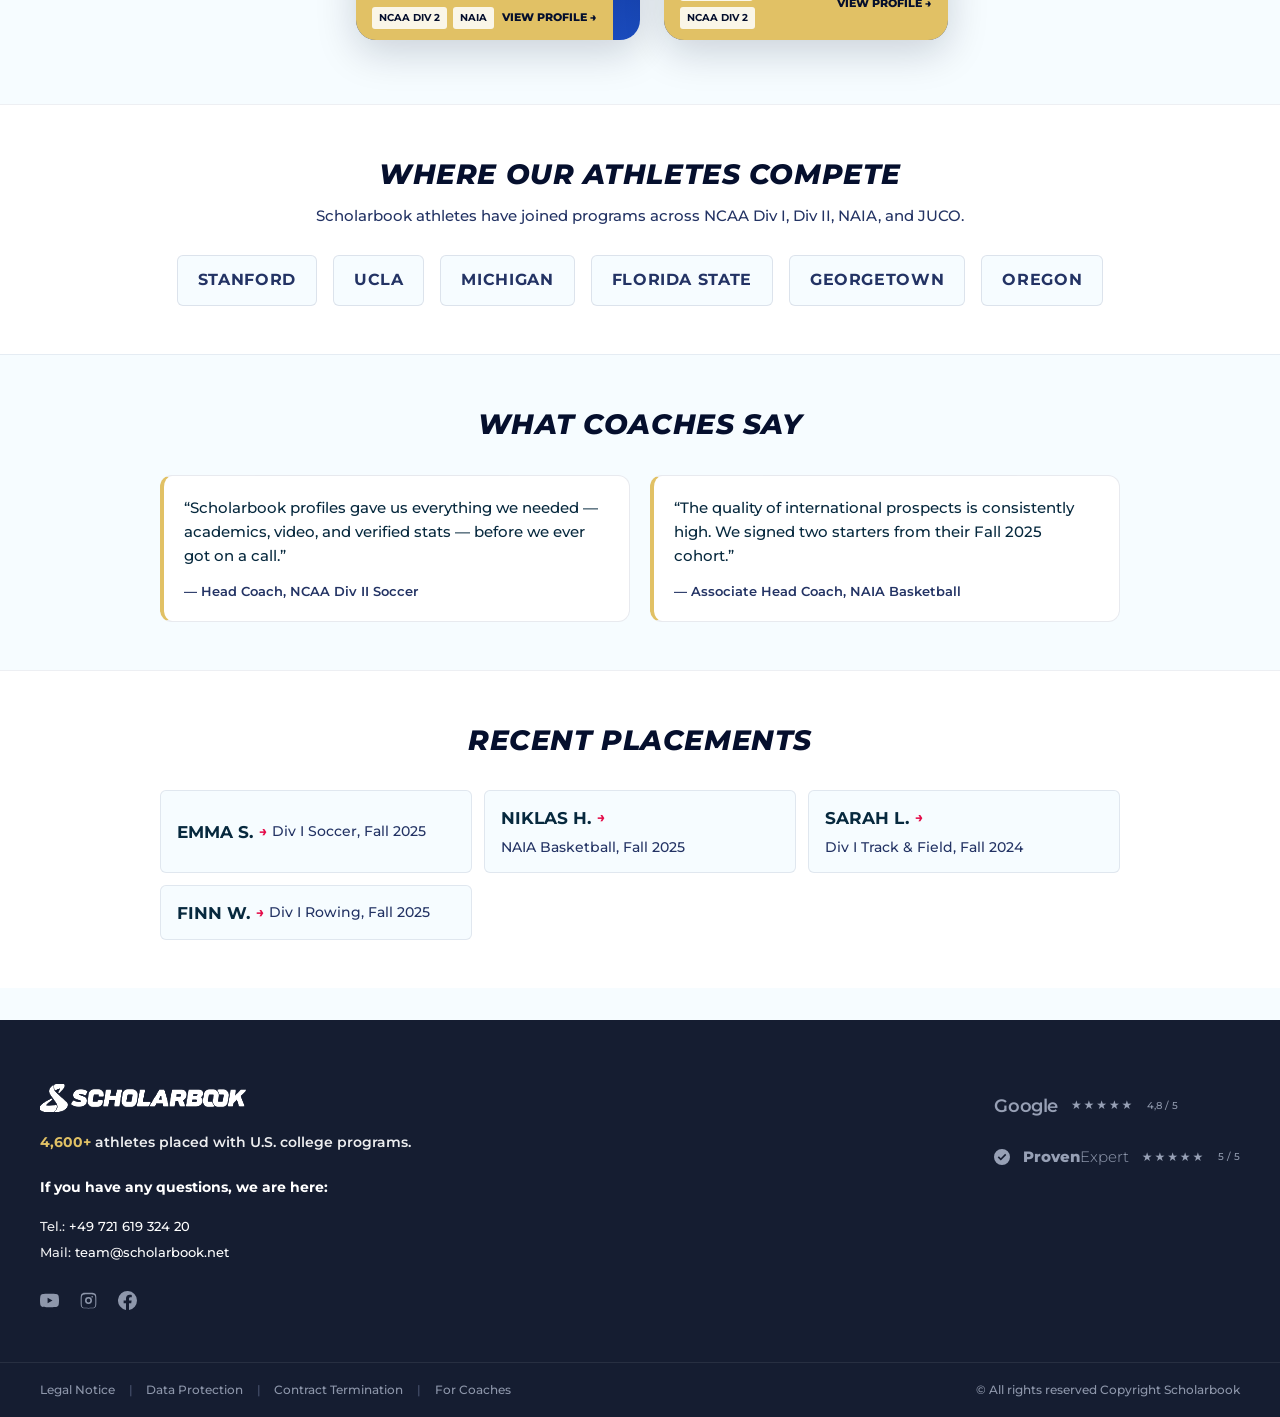
==== commit a66a9107: "Apply marketing design to For Coaches page - Rewrite styles.css to the marketing design system (Barl" ====
--- a/index.html
+++ b/index.html
@@ -7,7 +7,7 @@
   <meta name="description" content="Browse verified international student-athletes for NCAA, NAIA, and JUCO programs. Filter by sport, division, and academic profile.">
   <link rel="preconnect" href="https://fonts.googleapis.com">
   <link rel="preconnect" href="https://fonts.gstatic.com" crossorigin>
-  <link href="https://fonts.googleapis.com/css2?family=Montserrat:ital,wght@0,400;0,500;0,600;0,700;0,800;1,700;1,800&family=Source+Sans+3:ital,wght@0,300;0,400;0,500;0,600;1,400&display=swap" rel="stylesheet">
+  <link href="https://fonts.googleapis.com/css2?family=Barlow+Condensed:ital,wght@0,600;0,700;0,800;1,600;1,700;1,800&family=Yellowtail&family=Montserrat:ital,wght@0,400;0,500;0,600;0,700;0,800;1,700;1,800&display=swap" rel="stylesheet">
   <link rel="stylesheet" href="styles.css">
 </head>
 <body>
@@ -15,9 +15,8 @@
 
   <header class="site-header">
     <nav class="navbar">
-      <a href="https://www.scholarbook.net/en/de" class="brand" target="_blank" rel="noopener">
-        <span class="brand-mark" aria-hidden="true">SB</span>
-        <span class="brand-text">Scholarbook</span>
+      <a href="https://www.scholarbook.net/en/de" class="brand" target="_blank" rel="noopener" aria-label="Scholarbook">
+        <img src="Images/Scholarbook_Logo_Farbe%20breit%204c.jpg" alt="Scholarbook">
       </a>
       <ul class="nav-links">
         <li><a href="https://www.scholarbook.net/en/de" target="_blank" rel="noopener">For Athletes</a></li>
@@ -27,22 +26,16 @@
     </nav>
   </header>
 
-  <section class="hero hero--slant" aria-labelledby="hero-title">
+  <section class="hero" aria-labelledby="hero-title">
     <div class="hero-inner">
-      <p class="hero-eyebrow">For</p>
-      <h1 id="hero-title" class="hero-title">Coaches</h1>
+      <p class="hero-eyebrow">For Coaches</p>
+      <h1 id="hero-title" class="hero-title">
+        <span class="hero-line">Get to know</span>
+        <span class="hero-line hero-line--gold">Our Athletes.</span>
+      </h1>
+      <p class="hero-script">one team. one goal.</p>
       <p class="hero-lead">
-        Meet vetted international student-athletes, ready to compete for your program starting Fall 2026.
-      </p>
-    </div>
-  </section>
-
-  <section class="intro intro--slant" aria-labelledby="intro-title">
-    <div class="intro-inner">
-      <p class="section-eyebrow">Get to know</p>
-      <h2 id="intro-title" class="section-title">Our Athletes</h2>
-      <p class="section-copy">
-        Browse verified prospects across nearly every NCAA-recognized sport. Use the filters to find athletes who fit your roster needs.
+        Meet vetted international student-athletes, ready to compete for your program starting Fall 2026. Use the filters below to find athletes who fit your roster needs.
       </p>
     </div>
   </section>
@@ -146,12 +139,12 @@
       <h2 id="trust-quotes-title" class="trust-title">What coaches say</h2>
       <div class="testimonial-grid">
         <blockquote class="testimonial">
-          <p>&ldquo;Scholarbook profiles gave us everything we needed — academics, video, and verified stats — before we ever got on a call.&rdquo;</p>
-          <footer>— <cite>Head Coach, NCAA Div II Soccer</cite></footer>
+          <p>&ldquo;Scholarbook profiles gave us everything we needed &mdash; academics, video, and verified stats &mdash; before we ever got on a call.&rdquo;</p>
+          <footer>&mdash; <cite>Head Coach, NCAA Div II Soccer</cite></footer>
         </blockquote>
         <blockquote class="testimonial">
           <p>&ldquo;The quality of international prospects is consistently high. We signed two starters from their Fall 2025 cohort.&rdquo;</p>
-          <footer>— <cite>Associate Head Coach, NAIA Basketball</cite></footer>
+          <footer>&mdash; <cite>Associate Head Coach, NAIA Basketball</cite></footer>
         </blockquote>
       </div>
     </div>
@@ -161,23 +154,65 @@
     <div class="trust-inner">
       <h2 id="trust-stories-title" class="trust-title">Recent placements</h2>
       <ul class="story-list">
-        <li class="story-card"><span class="story-athlete">Emma S.</span> <span class="story-arrow" aria-hidden="true">→</span> <span class="story-outcome">Div I Soccer, Fall 2025</span></li>
-        <li class="story-card"><span class="story-athlete">Niklas H.</span> <span class="story-arrow" aria-hidden="true">→</span> <span class="story-outcome">NAIA Basketball, Fall 2025</span></li>
-        <li class="story-card"><span class="story-athlete">Sarah L.</span> <span class="story-arrow" aria-hidden="true">→</span> <span class="story-outcome">Div I Track &amp; Field, Fall 2024</span></li>
-        <li class="story-card"><span class="story-athlete">Finn W.</span> <span class="story-arrow" aria-hidden="true">→</span> <span class="story-outcome">Div I Rowing, Fall 2025</span></li>
+        <li class="story-card"><span class="story-athlete">Emma S.</span> <span class="story-arrow" aria-hidden="true">&rarr;</span> <span class="story-outcome">Div I Soccer, Fall 2025</span></li>
+        <li class="story-card"><span class="story-athlete">Niklas H.</span> <span class="story-arrow" aria-hidden="true">&rarr;</span> <span class="story-outcome">NAIA Basketball, Fall 2025</span></li>
+        <li class="story-card"><span class="story-athlete">Sarah L.</span> <span class="story-arrow" aria-hidden="true">&rarr;</span> <span class="story-outcome">Div I Track &amp; Field, Fall 2024</span></li>
+        <li class="story-card"><span class="story-athlete">Finn W.</span> <span class="story-arrow" aria-hidden="true">&rarr;</span> <span class="story-outcome">Div I Rowing, Fall 2025</span></li>
       </ul>
     </div>
   </section>
 
   <footer class="site-footer">
-    <p><strong>4,600+</strong> athletes placed with U.S. college programs · Questions? <a href="mailto:team@scholarbook.net">team@scholarbook.net</a></p>
-    <p class="footer-note">Looking to recruit international talent? <a href="mailto:team@scholarbook.net">Contact our recruiting team</a> or explore athlete profiles above.</p>
+    <div class="footer-main">
+      <div class="footer-left">
+        <img class="footer-logo" src="Images/Scholarbook_Logo_Farbe%20breit%204c.jpg" alt="Scholarbook">
+        <p class="footer-tagline"><strong>4,600+</strong> athletes placed with U.S. college programs.</p>
+        <p class="footer-heading">If you have any questions, we are here:</p>
+        <p class="footer-contact">
+          Tel.: <a href="tel:+4972161932420">+49 721 619 324 20</a><br>
+          Mail: <a href="mailto:team@scholarbook.net">team@scholarbook.net</a>
+        </p>
+        <div class="footer-social">
+          <a href="https://www.youtube.com/@scholarbook" target="_blank" rel="noopener" aria-label="YouTube">
+            <svg viewBox="0 0 24 24" fill="currentColor" aria-hidden="true"><path d="M23.5 6.2a3 3 0 0 0-2.1-2.1C19.5 3.5 12 3.5 12 3.5s-7.5 0-9.4.6A3 3 0 0 0 .5 6.2 31 31 0 0 0 0 12a31 31 0 0 0 .5 5.8 3 3 0 0 0 2.1 2.1c1.9.6 9.4.6 9.4.6s7.5 0 9.4-.6a3 3 0 0 0 2.1-2.1A31 31 0 0 0 24 12a31 31 0 0 0-.5-5.8zM9.6 15.6V8.4L15.8 12l-6.2 3.6z"/></svg>
+          </a>
+          <a href="https://www.instagram.com/scholarbook" target="_blank" rel="noopener" aria-label="Instagram">
+            <svg viewBox="0 0 24 24" fill="currentColor" aria-hidden="true"><path d="M12 2.2c3.2 0 3.6 0 4.9.1 1.2.1 1.8.2 2.2.4.6.2 1 .5 1.4.9.4.4.7.8.9 1.4.2.4.4 1 .4 2.2.1 1.3.1 1.7.1 4.9s0 3.6-.1 4.9c-.1 1.2-.2 1.8-.4 2.2a3.8 3.8 0 0 1-.9 1.4 3.8 3.8 0 0 1-1.4.9c-.4.2-1 .4-2.2.4-1.3.1-1.7.1-4.9.1s-3.6 0-4.9-.1c-1.2-.1-1.8-.2-2.2-.4a3.8 3.8 0 0 1-1.4-.9 3.8 3.8 0 0 1-.9-1.4c-.2-.4-.4-1-.4-2.2-.1-1.3-.1-1.7-.1-4.9s0-3.6.1-4.9c.1-1.2.2-1.8.4-2.2.2-.6.5-1 .9-1.4.4-.4.8-.7 1.4-.9.4-.2 1-.4 2.2-.4 1.3-.1 1.7-.1 4.9-.1zm0 2c-3.2 0-3.5 0-4.8.1-.9 0-1.4.2-1.7.3-.4.2-.7.3-1 .7-.3.3-.5.6-.7 1-.1.3-.3.8-.3 1.7-.1 1.3-.1 1.6-.1 4.8s0 3.5.1 4.8c0 .9.2 1.4.3 1.7.2.4.3.7.7 1 .3.3.6.5 1 .7.3.1.8.3 1.7.3 1.3.1 1.6.1 4.8.1s3.5 0 4.8-.1c.9 0 1.4-.2 1.7-.3.4-.2.7-.3 1-.7.3-.3.5-.6.7-1 .1-.3.3-.8.3-1.7.1-1.3.1-1.6.1-4.8s0-3.5-.1-4.8c0-.9-.2-1.4-.3-1.7-.2-.4-.3-.7-.7-1-.3-.3-.6-.5-1-.7-.3-.1-.8-.3-1.7-.3-1.3-.1-1.6-.1-4.8-.1zm0 3.4a4.4 4.4 0 1 1 0 8.8 4.4 4.4 0 0 1 0-8.8zm0 2a2.4 2.4 0 1 0 0 4.8 2.4 2.4 0 0 0 0-4.8zm5.6-2.2a1 1 0 1 1-2 0 1 1 0 0 1 2 0z"/></svg>
+          </a>
+          <a href="https://www.facebook.com/scholarbook" target="_blank" rel="noopener" aria-label="Facebook">
+            <svg viewBox="0 0 24 24" fill="currentColor" aria-hidden="true"><path d="M24 12a12 12 0 1 0-13.9 11.9v-8.4h-3V12h3V9.4c0-3 1.8-4.7 4.6-4.7 1.3 0 2.7.2 2.7.2v3h-1.5c-1.5 0-2 .9-2 1.9V12h3.3l-.5 3.5h-2.8v8.4A12 12 0 0 0 24 12z"/></svg>
+          </a>
+        </div>
+      </div>
+      <div class="footer-right">
+        <div class="rating-row">
+          <span class="google-wordmark">Google</span>
+          <span class="stars" aria-hidden="true">&#9733;&#9733;&#9733;&#9733;&#9733;</span>
+          <span class="rating-value">4,8 / 5</span>
+        </div>
+        <div class="rating-row">
+          <svg class="pe-check" viewBox="0 0 24 24" fill="currentColor" aria-hidden="true"><path d="M12 0a12 12 0 1 0 0 24 12 12 0 0 0 0-24zm-1.8 17.2-4.6-4.6 1.7-1.7 2.9 2.9 6.5-6.5 1.7 1.7-8.2 8.2z"/></svg>
+          <span class="pe-wordmark"><strong>Proven</strong>Expert</span>
+          <span class="stars" aria-hidden="true">&#9733;&#9733;&#9733;&#9733;&#9733;</span>
+          <span class="rating-value">5 / 5</span>
+        </div>
+      </div>
+    </div>
+    <div class="footer-bottom">
+      <ul class="footer-links">
+        <li><a href="https://www.scholarbook.net/en/de" target="_blank" rel="noopener">Legal Notice</a></li>
+        <li><a href="https://www.scholarbook.net/en/de" target="_blank" rel="noopener">Data Protection</a></li>
+        <li><a href="https://www.scholarbook.net/en/de" target="_blank" rel="noopener">Contract Termination</a></li>
+        <li><a href="#" aria-current="page">For Coaches</a></li>
+      </ul>
+      <p class="footer-copy">&copy; All rights reserved Copyright Scholarbook</p>
+    </div>
   </footer>
 
   <!-- Profile detail modal -->
   <dialog class="modal profile-modal" id="profile-modal" aria-labelledby="profile-modal-title">
     <div class="modal-panel">
-      <button type="button" class="modal-close" id="profile-close" aria-label="Close profile">×</button>
+      <button type="button" class="modal-close" id="profile-close" aria-label="Close profile">&times;</button>
       <div id="profile-content"></div>
     </div>
   </dialog>
@@ -185,9 +220,9 @@
   <!-- Contact modal -->
   <dialog class="modal recruit-modal" id="recruit-modal" aria-labelledby="recruit-modal-title">
     <div class="modal-panel modal-panel--compact">
-      <button type="button" class="modal-close" id="recruit-close" aria-label="Close form">×</button>
+      <button type="button" class="modal-close" id="recruit-close" aria-label="Close form">&times;</button>
       <h2 id="recruit-modal-title" class="modal-title">Contact about athlete</h2>
-      <p class="modal-subtitle">Your inquiry goes straight to our recruiting team — expect a reply within 24 hours.</p>
+      <p class="modal-subtitle">Your inquiry goes straight to our recruiting team &mdash; expect a reply within 24 hours.</p>
       <p class="recruit-athlete-name" id="recruit-athlete-label"></p>
       <form id="recruit-form" class="recruit-form">
         <div class="form-field">
@@ -204,7 +239,7 @@
         </div>
         <div class="form-field">
           <label for="coach-message">Message <span class="optional">(optional)</span></label>
-          <textarea id="coach-message" name="coach_message" rows="4" placeholder="Tell us about your program, roster needs, or questions about this athlete…"></textarea>
+          <textarea id="coach-message" name="coach_message" rows="4" placeholder="Tell us about your program, roster needs, or questions about this athlete&hellip;"></textarea>
         </div>
         <button type="submit" class="btn-primary">Send inquiry</button>
       </form>
@@ -214,11 +249,15 @@
   <!-- Inline highlight reel player -->
   <dialog class="modal video-modal" id="video-modal" aria-labelledby="video-modal-title">
     <div class="modal-panel modal-panel--video">
-      <button type="button" class="modal-close" id="video-close" aria-label="Close video">×</button>
+      <button type="button" class="modal-close" id="video-close" aria-label="Close video">&times;</button>
       <h2 id="video-modal-title" class="visually-hidden">Highlight Reel</h2>
       <div class="video-embed-wrap" id="video-embed"></div>
     </div>
   </dialog>
+
+  <button type="button" class="scroll-top" aria-label="Back to top" onclick="window.scrollTo({top:0,behavior:'smooth'})">
+    <svg viewBox="0 0 24 24" fill="currentColor" aria-hidden="true"><path d="M12 9l7 7H5z" transform="translate(0 -2)"/></svg>
+  </button>
 
   <script src="app.js"></script>
 </body>
--- a/styles.css
+++ b/styles.css
@@ -1,17 +1,28 @@
-/* Scholarbook For Coaches — design system */
+/* Scholarbook For Coaches — marketing design system */
 :root {
+  --sb-blue-ink: #050f2d;
+  --sb-blue-deep: #081c4e;
+  --sb-blue: #123a9e;
+  --sb-royal: #1e57d6;
+  --sb-gold: #e1c165;
+  --sb-gold-light: #e1c165;
+  --sb-gold-deep: #e1c165;
   --sb-off-white: #f6fcff;
   --sb-navy-deep: #07293e;
   --sb-navy: #233364;
   --sb-pink: #e40b49;
   --sb-sky: #5ec6e8;
-
-  --font-display: "Montserrat", system-ui, sans-serif;
-  --font-body: "Source Sans 3", system-ui, sans-serif;
+  --sb-white: #ffffff;
+  --text-dim: rgba(255, 255, 255, 0.78);
+  --line-soft: rgba(255, 255, 255, 0.16);
+
+  --font-display: "Barlow Condensed", "Montserrat", system-ui, sans-serif;
+  --font-script: "Yellowtail", cursive;
+  --font-body: "Montserrat", system-ui, sans-serif;
 
   --label-weight: 700;
-  --value-weight: 400;
-  --label-size: 0.68rem;
+  --value-weight: 500;
+  --label-size: 0.72rem;
   --value-size: 0.9rem;
 
   --radius-sm: 6px;
@@ -19,6 +30,7 @@
   --radius-lg: 20px;
   --shadow-card: 0 12px 40px rgba(7, 41, 62, 0.12);
   --transition: 0.25s cubic-bezier(0.4, 0, 0.2, 1);
+  --campaign-gradient: linear-gradient(168deg, var(--sb-blue-ink) 0%, var(--sb-blue-deep) 35%, var(--sb-blue) 75%, var(--sb-royal) 100%);
 }
 
 *,
@@ -35,7 +47,7 @@
 
 body {
   font-family: var(--font-body);
-  font-weight: 400;
+  font-weight: 500;
   background: var(--sb-off-white);
   color: var(--sb-navy-deep);
   line-height: 1.55;
@@ -69,16 +81,16 @@
   border: 0;
 }
 
-/* Subtle professional background (replaces Magic Rings) */
+/* Subtle page background */
 .page-bg {
   position: fixed;
   inset: 0;
   z-index: 0;
   pointer-events: none;
   background:
-    radial-gradient(ellipse 80% 50% at 85% 15%, rgba(94, 198, 232, 0.07) 0%, transparent 55%),
-    radial-gradient(ellipse 60% 40% at 10% 80%, rgba(35, 51, 100, 0.05) 0%, transparent 50%),
-    linear-gradient(180deg, var(--sb-off-white) 0%, #eef6fa 100%);
+    radial-gradient(ellipse 80% 50% at 85% 12%, rgba(30, 87, 214, 0.06) 0%, transparent 55%),
+    radial-gradient(ellipse 60% 40% at 8% 82%, rgba(225, 193, 101, 0.06) 0%, transparent 50%),
+    linear-gradient(180deg, var(--sb-off-white) 0%, #eef3fb 100%);
 }
 
 .site-header,
@@ -93,8 +105,7 @@
 
 /* Header */
 .site-header {
-  background: var(--sb-navy-deep);
-  border-bottom: 3px solid var(--sb-pink);
+  background: var(--sb-blue-ink);
 }
 
 .navbar {
@@ -114,26 +125,11 @@
   text-decoration: none;
 }
 
-.brand-mark {
-  display: inline-flex;
-  align-items: center;
-  justify-content: center;
-  width: 36px;
-  height: 36px;
-  background: var(--sb-pink);
-  color: #fff;
-  font-family: var(--font-display);
-  font-weight: 800;
-  font-size: 0.85rem;
-  border-radius: var(--radius-sm);
-}
-
-.brand-text {
-  font-family: var(--font-display);
-  font-weight: 700;
-  font-size: 1.1rem;
-  color: #fff;
-  letter-spacing: 0.02em;
+.brand img {
+  height: 26px;
+  width: auto;
+  filter: invert(1) grayscale(1) brightness(1.9);
+  mix-blend-mode: screen;
 }
 
 .nav-links {
@@ -143,88 +139,108 @@
 }
 
 .nav-links a {
-  color: rgba(246, 252, 255, 0.85);
+  color: var(--text-dim);
   font-family: var(--font-display);
-  font-size: 0.9rem;
-  font-weight: 600;
+  font-size: 1.05rem;
+  font-weight: 500;
   text-decoration: none;
   text-transform: uppercase;
-  letter-spacing: 0.04em;
+  letter-spacing: 0.06em;
 }
 
 .nav-links a:hover,
 .nav-links a.active {
-  color: #fff;
+  color: var(--sb-white);
 }
 
 .nav-links a.active {
-  border-bottom: 2px solid var(--sb-sky);
+  border-bottom: 2px solid rgba(255, 255, 255, 0.8);
 }
 
 /* Hero */
 .hero {
-  background: var(--sb-navy-deep);
-  color: #fff;
-  padding: 3.5rem 1.5rem 5rem;
-  clip-path: polygon(0 0, 100% 0, 100% 88%, 0 100%);
+  background: var(--campaign-gradient);
+  color: var(--sb-white);
+  padding: 3.5rem 1.5rem 7.5rem;
+  clip-path: polygon(0 0, 100% 0, 100% 82%, 0 100%);
+  margin-bottom: -2rem;
+  text-align: center;
 }
 
 .hero-inner {
-  max-width: 1280px;
+  max-width: 900px;
   margin: 0 auto;
+  position: relative;
 }
 
 .hero-eyebrow {
-  font-family: var(--font-display);
-  font-size: clamp(1.5rem, 4vw, 2.25rem);
-  font-weight: 300;
-  text-transform: uppercase;
-  letter-spacing: 0.12em;
-  opacity: 0.95;
+  font-family: var(--font-body);
+  font-size: 0.78rem;
+  font-weight: 700;
+  text-transform: uppercase;
+  letter-spacing: 0.45em;
+  color: var(--sb-gold-light);
 }
 
 .hero-title {
   font-family: var(--font-display);
-  font-size: clamp(3.5rem, 12vw, 7rem);
+  font-size: clamp(3rem, 8.5vw, 5.25rem);
   font-weight: 800;
   font-style: italic;
   text-transform: uppercase;
-  line-height: 0.95;
+  line-height: 0.92;
   letter-spacing: -0.02em;
-  margin-top: 0.15rem;
+  color: var(--sb-white);
+  margin-top: 1.5rem;
+}
+
+.hero-title .hero-line {
+  display: block;
+}
+
+.hero-title .hero-line--gold {
+  color: var(--sb-gold-light);
+}
+
+.hero-script {
+  display: inline-block;
+  font-family: var(--font-script);
+  font-size: clamp(1.6rem, 4.5vw, 2.5rem);
+  font-weight: 400;
+  color: var(--sb-white);
+  margin-top: 1.25rem;
+  padding: 0 0.75rem;
+  transform: rotate(-2deg);
 }
 
 .hero-lead {
-  margin-top: 1.75rem;
-  max-width: 42rem;
-  font-size: 1.1rem;
-  font-weight: 400;
-  color: rgba(246, 252, 255, 0.88);
-  line-height: 1.65;
+  margin: 2rem auto 0;
+  max-width: 34rem;
+  font-size: 0.95rem;
+  font-weight: 500;
+  color: var(--text-dim);
+  line-height: 1.7;
 }
 
 /* Intro */
 .intro {
   background: #fff;
-  padding: 3rem 1.5rem 4.5rem;
-  margin-top: -2rem;
-  clip-path: polygon(0 8%, 100% 0, 100% 100%, 0 92%);
+  padding: 3.5rem 1.5rem 3rem;
+  text-align: center;
 }
 
 .intro-inner {
   max-width: 720px;
   margin: 0 auto;
-  text-align: center;
-  padding-top: 1rem;
 }
 
 .section-eyebrow {
-  font-family: var(--font-display);
-  font-size: 1.1rem;
-  font-weight: 300;
-  text-transform: uppercase;
-  letter-spacing: 0.15em;
-  color: var(--sb-navy);
+  font-family: var(--font-body);
+  font-size: 0.78rem;
+  font-weight: 700;
+  text-transform: uppercase;
+  letter-spacing: 0.3em;
+  color: var(--sb-gold-deep);
 }
 
 .section-title {
@@ -233,15 +249,15 @@
   font-weight: 800;
   font-style: italic;
   text-transform: uppercase;
-  color: var(--sb-navy-deep);
-  margin-top: 0.25rem;
+  color: var(--sb-blue-ink);
+  margin-top: 0.35rem;
 }
 
 .section-copy {
   margin-top: 1rem;
   color: var(--sb-navy);
   font-size: 1rem;
-  font-weight: 400;
+  font-weight: 500;
 }
 
 /* Portal */
@@ -267,14 +283,14 @@
 
 .filters-title {
   font-family: var(--font-display);
-  font-size: 0.85rem;
+  font-size: 1rem;
   font-weight: 700;
   text-transform: uppercase;
   letter-spacing: 0.08em;
   color: var(--sb-navy);
   margin-bottom: 1.25rem;
   padding-bottom: 0.75rem;
-  border-bottom: 2px solid var(--sb-sky);
+  border-bottom: 2px solid var(--sb-gold);
 }
 
 .filter-group {
@@ -283,7 +299,7 @@
 
 .filter-label {
   display: block;
-  font-family: var(--font-display);
+  font-family: var(--font-body);
   font-size: var(--label-size);
   font-weight: var(--label-weight);
   text-transform: uppercase;
@@ -320,7 +336,7 @@
   border-radius: var(--radius-sm);
   padding: 0.65rem 2rem 0.65rem 0.75rem;
   font-family: inherit;
-  font-size: var(--value-size);
+  font-size: 0.88rem;
   font-weight: var(--value-weight);
   color: var(--sb-navy-deep);
   background: var(--sb-off-white);
@@ -333,7 +349,7 @@
 }
 
 .select-wrap::after {
-  content: "▾";
+  content: "\25BE";
   position: absolute;
   right: 0.75rem;
   top: 50%;
@@ -368,7 +384,7 @@
   border: 1px solid rgba(35, 51, 100, 0.3);
   background: var(--sb-off-white);
   color: var(--sb-navy-deep);
-  font-family: var(--font-display);
+  font-family: var(--font-body);
   font-size: 0.78rem;
   font-weight: 600;
   padding: 0.45rem 0.75rem;
@@ -384,8 +400,8 @@
 
 .toggle-btn.active,
 .pill.active {
-  background: var(--sb-navy);
-  border-color: var(--sb-navy);
+  background: var(--sb-blue-deep);
+  border-color: var(--sb-blue-deep);
   color: #fff;
 }
 
@@ -395,7 +411,7 @@
   padding: 0.55rem;
   border: 1px dashed rgba(35, 51, 100, 0.35);
   background: transparent;
-  font-family: var(--font-display);
+  font-family: var(--font-body);
   font-size: 0.8rem;
   font-weight: 600;
   color: var(--sb-navy);
@@ -429,7 +445,7 @@
 }
 
 .sort-label {
-  font-family: var(--font-display);
+  font-family: var(--font-body);
   font-size: var(--label-size);
   font-weight: var(--label-weight);
   text-transform: uppercase;
@@ -439,18 +455,18 @@
 
 .athletes-grid {
   display: grid;
-  grid-template-columns: repeat(auto-fill, minmax(280px, 1fr));
+  grid-template-columns: repeat(3, 1fr);
   gap: 1.5rem;
 }
 
-/* Athlete cards — visual-first */
+/* Athlete cards */
 .athlete-card {
   display: flex;
   flex-direction: column;
-  background: var(--sb-navy-deep);
+  background: linear-gradient(165deg, var(--sb-blue-deep) 0%, var(--sb-blue) 70%, #1a4bbd 100%);
   border-radius: var(--radius-lg);
   overflow: hidden;
-  box-shadow: var(--shadow-card);
+  box-shadow: 0 12px 40px rgba(5, 15, 45, 0.18);
   cursor: pointer;
   transition: transform var(--transition), box-shadow var(--transition);
   border: none;
@@ -462,14 +478,14 @@
 
 .athlete-card:hover {
   transform: translateY(-4px);
-  box-shadow: 0 18px 48px rgba(7, 41, 62, 0.22);
+  box-shadow: 0 18px 48px rgba(5, 15, 45, 0.32);
 }
 
 .card-media {
   position: relative;
   aspect-ratio: 4 / 5;
   overflow: hidden;
-  background: var(--sb-navy);
+  background: linear-gradient(135deg, var(--sb-blue) 0%, var(--sb-blue-deep) 100%);
 }
 
 .card-media img {
@@ -492,7 +508,7 @@
   content: "";
   position: absolute;
   inset: 0;
-  background: linear-gradient(180deg, transparent 40%, rgba(7, 41, 62, 0.55) 100%);
+  background: linear-gradient(180deg, transparent 40%, rgba(5, 15, 45, 0.6) 100%);
   pointer-events: none;
 }
 
@@ -530,7 +546,7 @@
   bottom: 1.15rem;
   left: 1rem;
   font-family: var(--font-display);
-  font-size: 0.65rem;
+  font-size: 0.72rem;
   font-weight: 700;
   text-transform: uppercase;
   letter-spacing: 0.06em;
@@ -542,9 +558,9 @@
   position: absolute;
   top: 0.75rem;
   left: 0.75rem;
-  background: var(--sb-pink);
-  color: #fff;
-  font-family: var(--font-display);
+  background: var(--sb-gold);
+  color: var(--sb-blue-ink);
+  font-family: var(--font-body);
   font-size: 0.65rem;
   font-weight: 700;
   text-transform: uppercase;
@@ -561,26 +577,34 @@
 
 .card-name {
   font-family: var(--font-display);
-  font-size: 1.25rem;
+  font-size: 1.5rem;
   font-weight: 800;
   font-style: italic;
   text-transform: uppercase;
   color: #fff;
   letter-spacing: 0.02em;
+  padding-bottom: 0.45rem;
+  border-bottom: 1px solid rgba(255, 255, 255, 0.35);
 }
 
 .card-meta-line {
   display: flex;
   flex-wrap: wrap;
   gap: 0.35rem 0.75rem;
-  margin-top: 0.35rem;
-}
-
-.card-position,
+  margin-top: 0.5rem;
+}
+
+.card-position {
+  font-size: 0.8rem;
+  font-weight: 600;
+  color: var(--sb-gold-light);
+  text-transform: uppercase;
+}
+
 .card-class {
-  font-size: 0.78rem;
+  font-size: 0.8rem;
   font-weight: 500;
-  color: var(--sb-sky);
+  color: rgba(246, 252, 255, 0.72);
   text-transform: uppercase;
 }
 
@@ -590,7 +614,7 @@
   justify-content: space-between;
   gap: 0.5rem;
   padding: 0.65rem 1rem;
-  background: linear-gradient(90deg, #c9a227 0%, #e8d48b 35%, #c9a227 70%, #a8861e 100%);
+  background: var(--sb-gold);
 }
 
 .card-meta-pills {
@@ -600,22 +624,22 @@
 }
 
 .card-meta-pills span {
-  font-family: var(--font-display);
+  font-family: var(--font-body);
   font-size: 0.65rem;
   font-weight: 700;
   text-transform: uppercase;
-  color: var(--sb-navy-deep);
+  color: var(--sb-blue-ink);
   background: rgba(255, 255, 255, 0.85);
   padding: 0.2rem 0.45rem;
   border-radius: 3px;
 }
 
 .btn-card-view {
-  font-family: var(--font-display);
+  font-family: var(--font-body);
   font-size: 0.7rem;
   font-weight: 800;
   text-transform: uppercase;
-  color: var(--sb-navy-deep);
+  color: var(--sb-blue-ink);
   white-space: nowrap;
 }
 
@@ -630,7 +654,7 @@
 
 .empty-state h3 {
   font-family: var(--font-display);
-  font-size: 1.25rem;
+  font-size: 1.4rem;
   color: var(--sb-navy-deep);
   margin-bottom: 0.5rem;
 }
@@ -659,18 +683,19 @@
 
 .trust-title {
   font-family: var(--font-display);
-  font-size: 1.35rem;
+  font-size: 1.75rem;
   font-weight: 800;
-  text-transform: uppercase;
-  color: var(--sb-navy-deep);
-  letter-spacing: 0.04em;
+  font-style: italic;
+  text-transform: uppercase;
+  color: var(--sb-blue-ink);
+  letter-spacing: 0.02em;
 }
 
 .trust-subtitle {
   margin-top: 0.5rem;
   font-size: 0.95rem;
   color: var(--sb-navy);
-  font-weight: 400;
+  font-weight: 500;
 }
 
 .logo-grid {
@@ -689,10 +714,11 @@
   border: 1px solid rgba(35, 51, 100, 0.12);
   border-radius: var(--radius-sm);
   font-family: var(--font-display);
-  font-size: 0.85rem;
-  font-weight: 700;
-  color: var(--sb-navy);
-  letter-spacing: 0.02em;
+  font-size: 1rem;
+  font-weight: 700;
+  text-transform: uppercase;
+  color: var(--sb-navy);
+  letter-spacing: 0.04em;
 }
 
 .testimonial-grid {
@@ -708,12 +734,12 @@
   border: 1px solid rgba(35, 51, 100, 0.1);
   border-radius: var(--radius-md);
   padding: 1.25rem;
-  border-left: 4px solid var(--sb-sky);
+  border-left: 4px solid var(--sb-gold);
 }
 
 .testimonial p {
   font-size: 0.95rem;
-  font-weight: 400;
+  font-weight: 500;
   color: var(--sb-navy-deep);
   line-height: 1.6;
 }
@@ -721,7 +747,7 @@
 .testimonial footer {
   margin-top: 0.75rem;
   font-size: 0.82rem;
-  font-weight: 500;
+  font-weight: 600;
   color: var(--sb-navy);
 }
 
@@ -751,7 +777,9 @@
 
 .story-athlete {
   font-family: var(--font-display);
-  font-weight: 700;
+  font-size: 1.05rem;
+  font-weight: 700;
+  text-transform: uppercase;
   color: var(--sb-navy-deep);
 }
 
@@ -761,11 +789,169 @@
 }
 
 .story-outcome {
-  font-weight: 400;
-  color: var(--sb-navy);
-}
-
-/* Modals — centered */
+  font-weight: 500;
+  color: var(--sb-navy);
+}
+
+/* Footer (marketing design) */
+.site-footer {
+  background: #151d31;
+  color: #fff;
+  margin-top: 2rem;
+  font-size: 0.9rem;
+}
+
+.footer-main {
+  max-width: 1280px;
+  margin: 0 auto;
+  padding: 4rem 2.5rem 3.25rem;
+  display: flex;
+  justify-content: space-between;
+  align-items: flex-start;
+  gap: 3rem;
+  flex-wrap: wrap;
+}
+
+.footer-logo {
+  height: 28px;
+  width: auto;
+  filter: invert(1) grayscale(1) brightness(1.9);
+  mix-blend-mode: screen;
+}
+
+.footer-tagline {
+  margin-top: 1.25rem;
+  font-size: 0.85rem;
+  font-weight: 600;
+  color: rgba(255, 255, 255, 0.92);
+}
+
+.footer-tagline strong {
+  color: var(--sb-gold-light);
+}
+
+.footer-heading {
+  margin-top: 1.5rem;
+  font-size: 0.85rem;
+  font-weight: 700;
+  color: #fff;
+}
+
+.footer-contact {
+  margin-top: 1rem;
+  font-size: 0.8rem;
+  line-height: 2;
+  font-weight: 500;
+  color: rgba(255, 255, 255, 0.92);
+}
+
+.footer-contact a {
+  color: #fff;
+  text-decoration: none;
+}
+
+.footer-social {
+  display: flex;
+  align-items: center;
+  gap: 1.25rem;
+  margin-top: 1.6rem;
+}
+
+.footer-social a {
+  color: #8e97ab;
+}
+
+.footer-social svg {
+  width: 19px;
+  height: 19px;
+  display: block;
+}
+
+.footer-right {
+  display: flex;
+  flex-direction: column;
+  align-items: flex-start;
+  gap: 1.6rem;
+  padding-top: 0.5rem;
+}
+
+.rating-row {
+  display: flex;
+  align-items: center;
+  gap: 0.8rem;
+  color: #97a0b5;
+}
+
+.google-wordmark {
+  font-size: 1.1rem;
+  font-weight: 600;
+  letter-spacing: -0.02em;
+  color: #97a0b5;
+}
+
+.pe-check {
+  width: 16px;
+  height: 16px;
+  color: #97a0b5;
+}
+
+.pe-wordmark {
+  font-size: 0.95rem;
+  font-weight: 300;
+  color: #97a0b5;
+}
+
+.pe-wordmark strong {
+  font-weight: 800;
+}
+
+.stars {
+  font-size: 0.75rem;
+  letter-spacing: 0.16em;
+  color: #97a0b5;
+}
+
+.rating-value {
+  font-size: 0.62rem;
+  color: #8e97ab;
+  white-space: nowrap;
+}
+
+.footer-bottom {
+  border-top: 1px solid rgba(255, 255, 255, 0.08);
+  padding: 1.1rem 2.5rem;
+  display: flex;
+  align-items: center;
+  justify-content: space-between;
+  gap: 1rem;
+  flex-wrap: wrap;
+  color: #8e97ab;
+  font-size: 0.75rem;
+}
+
+.footer-links {
+  list-style: none;
+  display: flex;
+  align-items: center;
+  flex-wrap: wrap;
+}
+
+.footer-links li + li::before {
+  content: "|";
+  margin: 0 0.85rem;
+  color: #4a5470;
+}
+
+.footer-links a {
+  color: #8e97ab;
+  text-decoration: none;
+}
+
+.footer-copy {
+  color: #8e97ab;
+}
+
+/* Modals */
 .modal {
   border: none;
   padding: 0;
@@ -785,7 +971,7 @@
 }
 
 .modal::backdrop {
-  background: rgba(7, 41, 62, 0.75);
+  background: rgba(5, 15, 45, 0.78);
   backdrop-filter: blur(6px);
 }
 
@@ -795,7 +981,7 @@
   overflow-y: auto;
   background: #fff;
   border-radius: var(--radius-lg);
-  box-shadow: 0 24px 80px rgba(7, 41, 62, 0.35);
+  box-shadow: 0 24px 80px rgba(5, 15, 45, 0.4);
   position: relative;
 }
 
@@ -847,7 +1033,7 @@
 
 /* Profile */
 .profile-hero {
-  background: var(--sb-navy-deep);
+  background: linear-gradient(165deg, var(--sb-blue-deep) 0%, var(--sb-blue) 100%);
   color: #fff;
   padding: 2rem 1.75rem 1.5rem;
   display: grid;
@@ -861,16 +1047,27 @@
   height: 160px;
   border-radius: var(--radius-sm);
   object-fit: cover;
-  border: 3px solid var(--sb-sky);
+  border: 3px solid var(--sb-gold);
+}
+
+.profile-hero-photo.placeholder {
+  background: var(--sb-blue-ink);
 }
 
 .profile-hero-main {
   min-width: 0;
 }
 
+.profile-name-row {
+  display: flex;
+  flex-wrap: wrap;
+  align-items: baseline;
+  gap: 0.65rem 1rem;
+}
+
 .profile-name-row h2 {
   font-family: var(--font-display);
-  font-size: 1.75rem;
+  font-size: 2rem;
   font-weight: 800;
   font-style: italic;
   text-transform: uppercase;
@@ -878,8 +1075,8 @@
 
 .profile-hero-meta {
   font-size: 0.85rem;
-  font-weight: 400;
-  color: var(--sb-sky);
+  font-weight: 500;
+  color: var(--sb-gold-light);
   margin-top: 0.35rem;
 }
 
@@ -895,7 +1092,7 @@
   border-radius: var(--radius-sm);
   overflow: hidden;
   cursor: pointer;
-  background: var(--sb-navy);
+  background: var(--sb-blue-ink);
   flex-shrink: 0;
 }
 
@@ -921,11 +1118,11 @@
 .profile-reel-label {
   display: block;
   font-family: var(--font-display);
-  font-size: 0.65rem;
+  font-size: 0.72rem;
   font-weight: 700;
   text-transform: uppercase;
   letter-spacing: 0.06em;
-  color: var(--sb-sky);
+  color: var(--sb-gold-light);
   margin-bottom: 0.35rem;
   text-align: center;
 }
@@ -936,7 +1133,7 @@
 }
 
 .profile-gallery h3 {
-  font-family: var(--font-display);
+  font-family: var(--font-body);
   font-size: var(--label-size);
   font-weight: var(--label-weight);
   text-transform: uppercase;
@@ -963,7 +1160,7 @@
   border: none;
   background: var(--sb-pink);
   color: #fff;
-  font-family: var(--font-display);
+  font-family: var(--font-body);
   font-size: 0.88rem;
   font-weight: 700;
   text-transform: uppercase;
@@ -994,7 +1191,7 @@
   border: none;
   background: none;
   font-family: var(--font-display);
-  font-size: 0.82rem;
+  font-size: 0.95rem;
   font-weight: 700;
   text-transform: uppercase;
   letter-spacing: 0.04em;
@@ -1032,9 +1229,9 @@
 }
 
 .detail-row dt {
-  font-family: var(--font-display);
-  font-size: var(--label-size);
-  font-weight: var(--label-weight);
+  font-family: var(--font-body);
+  font-size: 0.68rem;
+  font-weight: 700;
   text-transform: uppercase;
   letter-spacing: 0.04em;
   color: var(--sb-navy);
@@ -1043,7 +1240,7 @@
 
 .detail-row dd {
   font-size: var(--value-size);
-  font-weight: var(--value-weight);
+  font-weight: 600;
   color: var(--sb-navy-deep);
 }
 
@@ -1070,7 +1267,7 @@
 
 .data-point-value {
   font-family: var(--font-display);
-  font-size: 1rem;
+  font-size: 1.15rem;
   font-weight: 700;
   color: var(--sb-navy-deep);
   line-height: 1.2;
@@ -1078,7 +1275,7 @@
 
 .data-point-unit {
   font-size: 0.72rem;
-  font-weight: 400;
+  font-weight: 500;
   color: var(--sb-navy);
   margin-top: 0.1rem;
 }
@@ -1104,16 +1301,38 @@
   margin-bottom: 0.25rem;
 }
 
+.detail-narrative {
+  margin-top: 1.25rem;
+  padding: 1rem;
+  background: var(--sb-off-white);
+  border-left: 4px solid var(--sb-gold);
+  border-radius: 0 var(--radius-sm) var(--radius-sm) 0;
+}
+
+.detail-narrative h4 {
+  font-family: var(--font-body);
+  font-size: 0.75rem;
+  text-transform: uppercase;
+  letter-spacing: 0.05em;
+  color: var(--sb-pink);
+  margin-bottom: 0.4rem;
+}
+
+.detail-narrative p {
+  font-size: 0.88rem;
+  color: var(--sb-navy-deep);
+}
+
 .performance-chart {
   margin-top: 1.25rem;
   padding: 1rem;
   background: var(--sb-off-white);
-  border-left: 4px solid var(--sb-sky);
+  border-left: 4px solid var(--sb-gold);
   border-radius: 0 var(--radius-sm) var(--radius-sm) 0;
 }
 
 .performance-chart h4 {
-  font-family: var(--font-display);
+  font-family: var(--font-body);
   font-size: var(--label-size);
   font-weight: var(--label-weight);
   text-transform: uppercase;
@@ -1136,7 +1355,7 @@
 }
 
 .season-table th {
-  font-family: var(--font-display);
+  font-family: var(--font-body);
   font-size: 0.68rem;
   font-weight: 700;
   text-transform: uppercase;
@@ -1145,17 +1364,17 @@
 }
 
 .season-table td {
-  font-weight: 400;
+  font-weight: 500;
   color: var(--sb-navy-deep);
 }
 
 .season-table .metric-value {
-  font-weight: 600;
+  font-weight: 700;
 }
 
 .modal-title {
   font-family: var(--font-display);
-  font-size: 1.35rem;
+  font-size: 1.6rem;
   font-weight: 800;
   text-transform: uppercase;
   color: var(--sb-navy-deep);
@@ -1164,13 +1383,13 @@
 
 .modal-subtitle {
   font-size: 0.85rem;
-  font-weight: 400;
+  font-weight: 500;
   color: var(--sb-navy);
   margin: 0.5rem 0 1rem;
 }
 
 .recruit-athlete-name {
-  font-weight: 600;
+  font-weight: 700;
   color: var(--sb-pink);
   margin-bottom: 1rem;
 }
@@ -1181,7 +1400,7 @@
 
 .recruit-form label {
   display: block;
-  font-family: var(--font-display);
+  font-family: var(--font-body);
   font-size: var(--label-size);
   font-weight: var(--label-weight);
   text-transform: uppercase;
@@ -1195,7 +1414,7 @@
 }
 
 .optional {
-  font-weight: 400;
+  font-weight: 500;
   text-transform: none;
   letter-spacing: 0;
   color: var(--sb-navy);
@@ -1229,23 +1448,39 @@
   margin-top: 0.5rem;
 }
 
-.site-footer {
-  background: var(--sb-navy-deep);
-  color: rgba(246, 252, 255, 0.9);
-  text-align: center;
-  padding: 2rem 1.5rem;
-  font-size: 0.9rem;
-}
-
-.site-footer a {
-  color: var(--sb-sky);
-}
-
-.footer-note {
-  margin-top: 0.5rem;
-  font-size: 0.82rem;
-  font-weight: 400;
-  opacity: 0.85;
+/* Scroll-to-top */
+.scroll-top {
+  position: fixed;
+  right: 1.5rem;
+  bottom: 1.5rem;
+  width: 56px;
+  height: 56px;
+  border: none;
+  border-radius: 50%;
+  background: #16295b;
+  color: #fff;
+  cursor: pointer;
+  display: flex;
+  align-items: center;
+  justify-content: center;
+  box-shadow: 0 10px 30px rgba(3, 10, 34, 0.45);
+  z-index: 10;
+}
+
+.scroll-top:hover {
+  background: var(--sb-blue);
+}
+
+.scroll-top svg {
+  width: 26px;
+  height: 26px;
+}
+
+/* Responsive */
+@media (max-width: 1100px) {
+  .athletes-grid {
+    grid-template-columns: repeat(2, 1fr);
+  }
 }
 
 @media (max-width: 900px) {
@@ -1274,6 +1509,10 @@
     margin: 0 auto;
   }
 
+  .profile-name-row {
+    justify-content: center;
+  }
+
   .profile-gallery {
     padding: 0 1.25rem;
   }
@@ -1287,4 +1526,12 @@
   .gallery-grid {
     grid-template-columns: repeat(2, 1fr);
   }
-}
+
+  .footer-main {
+    padding: 3rem 1.5rem 2.5rem;
+  }
+
+  .footer-bottom {
+    padding: 1.1rem 1.5rem;
+  }
+}
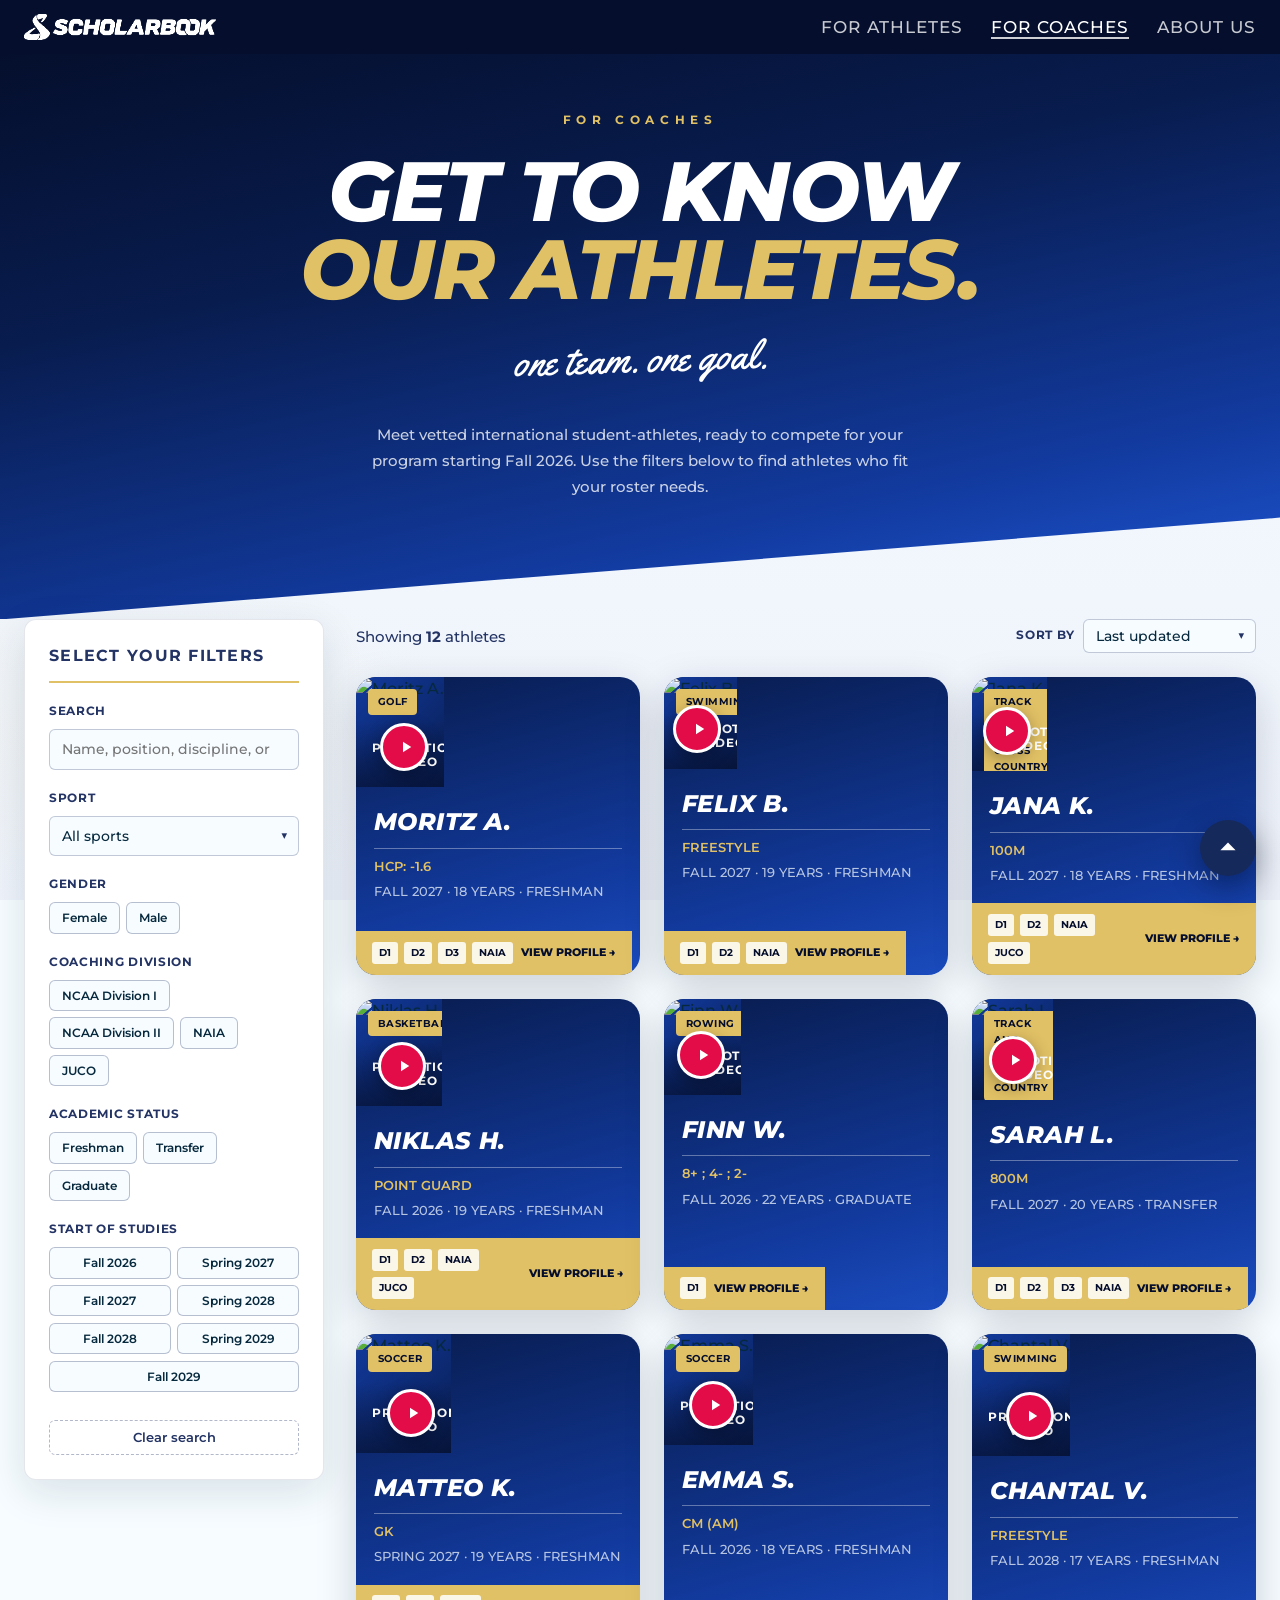
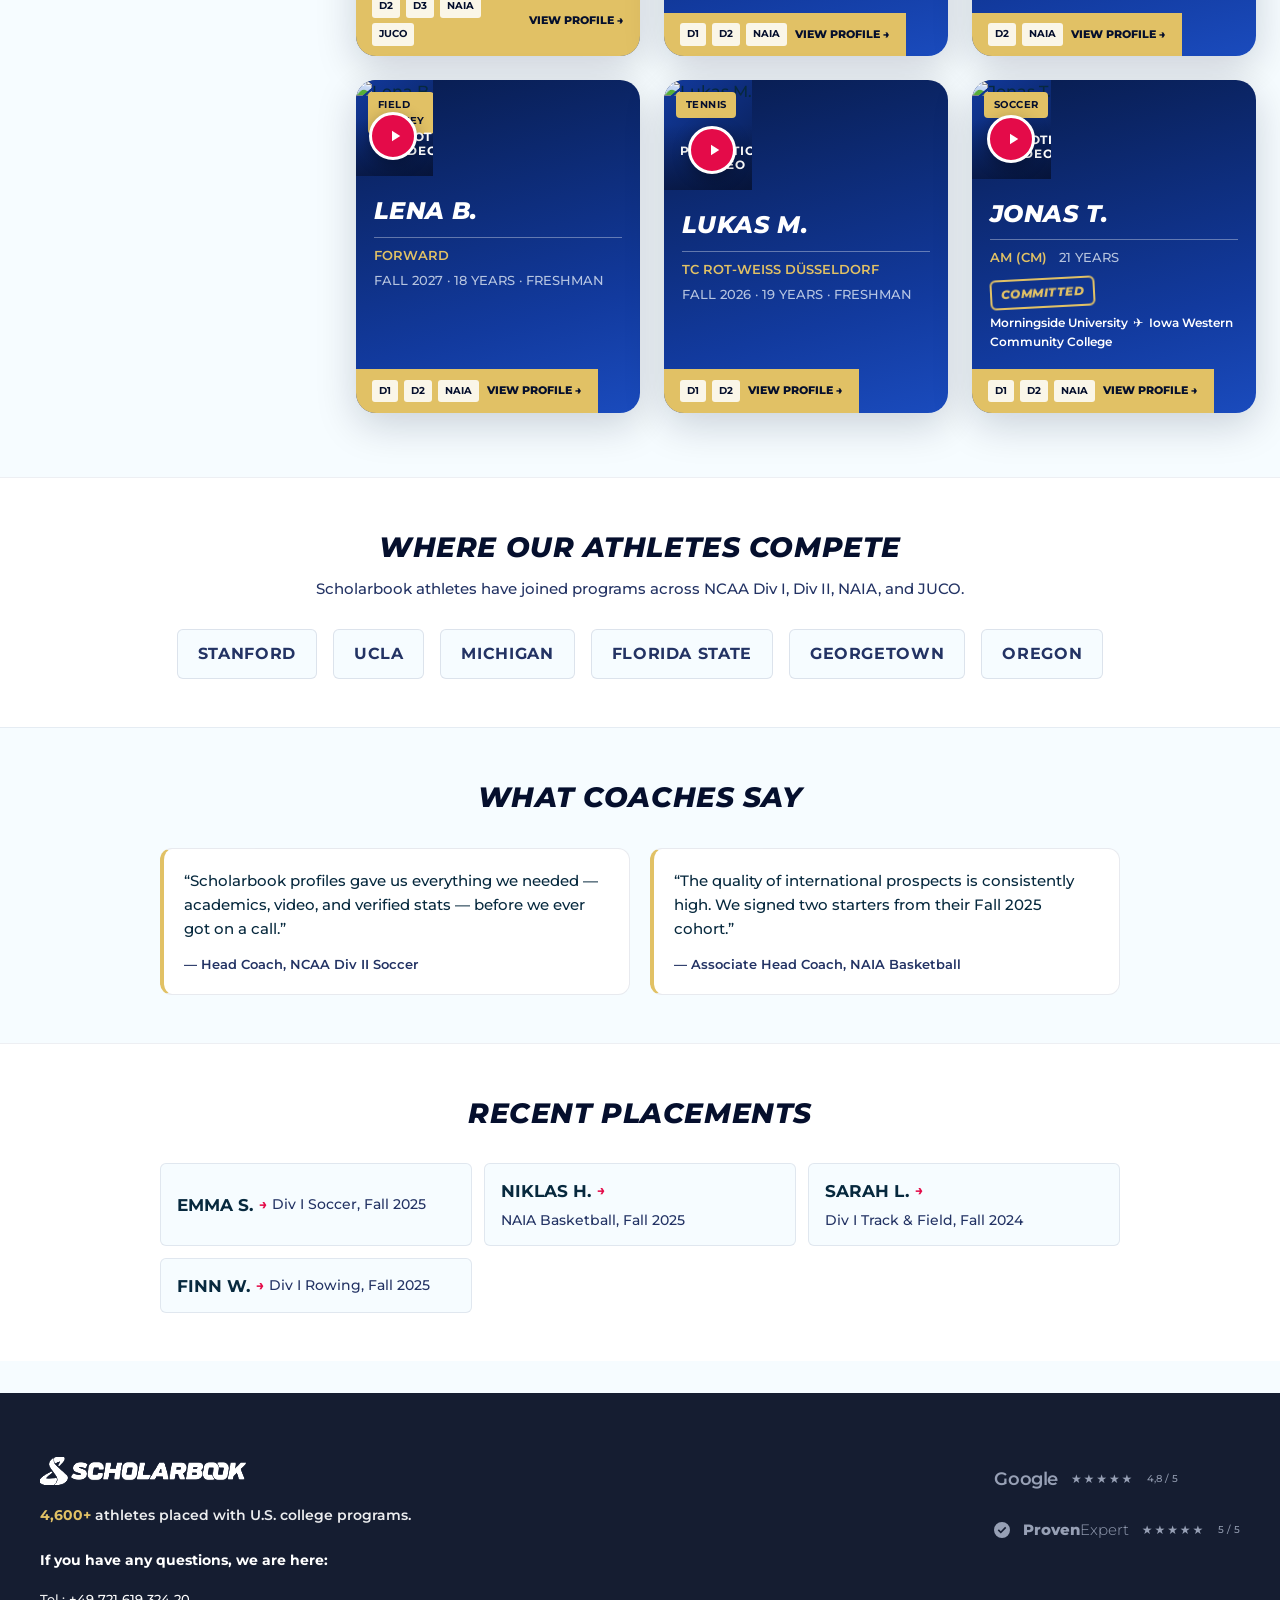
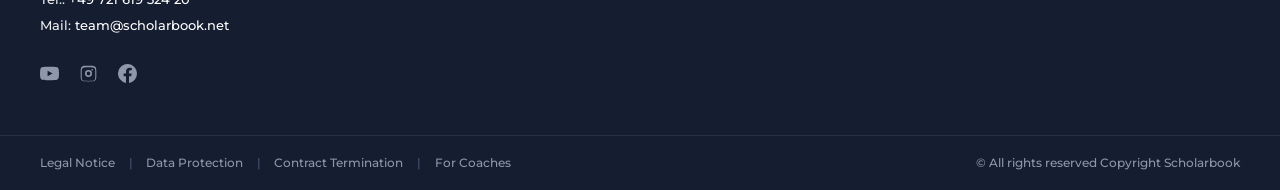
==== commit 549b8c1e: "Align athlete profile fields with WordPress For Coaches profiles Mirror the live profile structure f" ====
--- a/index.html
+++ b/index.html
@@ -46,7 +46,7 @@
 
       <div class="filter-group">
         <label class="filter-label" for="filter-search">Search</label>
-        <input type="search" id="filter-search" class="filter-search" placeholder="Position, region, or club" autocomplete="off">
+        <input type="search" id="filter-search" class="filter-search" placeholder="Name, position, discipline, or club" autocomplete="off">
       </div>
 
       <div class="filter-group">
@@ -69,8 +69,8 @@
       <div class="filter-group">
         <span class="filter-label">Coaching Division</span>
         <div class="pill-group" id="filter-division" role="group" aria-label="Coaching division">
-          <button type="button" class="pill" data-value="NCAA Div 1">NCAA Div 1</button>
-          <button type="button" class="pill" data-value="NCAA Div 2">NCAA Div 2</button>
+          <button type="button" class="pill" data-value="D1">NCAA Division I</button>
+          <button type="button" class="pill" data-value="D2">NCAA Division II</button>
           <button type="button" class="pill" data-value="NAIA">NAIA</button>
           <button type="button" class="pill" data-value="JUCO">JUCO</button>
         </div>
@@ -221,7 +221,7 @@
   <dialog class="modal recruit-modal" id="recruit-modal" aria-labelledby="recruit-modal-title">
     <div class="modal-panel modal-panel--compact">
       <button type="button" class="modal-close" id="recruit-close" aria-label="Close form">&times;</button>
-      <h2 id="recruit-modal-title" class="modal-title">Contact about athlete</h2>
+      <h2 id="recruit-modal-title" class="modal-title">I am interested</h2>
       <p class="modal-subtitle">Your inquiry goes straight to our recruiting team &mdash; expect a reply within 24 hours.</p>
       <p class="recruit-athlete-name" id="recruit-athlete-label"></p>
       <form id="recruit-form" class="recruit-form">
--- a/styles.css
+++ b/styles.css
@@ -1372,6 +1372,166 @@
   font-weight: 700;
 }
 
+/* Profile sections (mirror the WordPress profile tables) */
+.profile-section + .profile-section {
+  margin-top: 1.5rem;
+}
+
+.profile-section-title {
+  font-family: var(--font-body);
+  font-size: var(--label-size);
+  font-weight: var(--label-weight);
+  text-transform: uppercase;
+  letter-spacing: 0.05em;
+  color: var(--sb-pink);
+  margin-bottom: 0.75rem;
+}
+
+.season-block {
+  padding: 0.85rem 1rem;
+  background: var(--sb-off-white);
+  border-left: 4px solid var(--sb-gold);
+  border-radius: 0 var(--radius-sm) var(--radius-sm) 0;
+}
+
+.season-block + .season-block {
+  margin-top: 0.75rem;
+}
+
+.season-block .detail-row {
+  background: #fff;
+}
+
+.season-block-title {
+  font-family: var(--font-display);
+  font-size: 1rem;
+  font-weight: 700;
+  font-style: italic;
+  text-transform: uppercase;
+  color: var(--sb-navy-deep);
+  margin-bottom: 0.6rem;
+}
+
+.detail-row dd p + p,
+.rich-text p + p {
+  margin-top: 0.4rem;
+}
+
+.detail-row dd ul,
+.rich-text ul {
+  list-style: disc;
+  padding-left: 1.25rem;
+  margin: 0.25rem 0 0.5rem;
+}
+
+.detail-row dd a,
+.rich-text a {
+  color: var(--sb-royal);
+  word-break: break-all;
+}
+
+.rich-text {
+  font-size: var(--value-size);
+  color: var(--sb-navy-deep);
+}
+
+.table-scroll {
+  overflow-x: auto;
+}
+
+.golf-table {
+  min-width: 640px;
+}
+
+.video-list {
+  list-style: none;
+  display: grid;
+  gap: 0.5rem;
+}
+
+.video-link {
+  display: flex;
+  align-items: center;
+  gap: 0.65rem;
+  width: 100%;
+  border: 1px solid rgba(35, 51, 100, 0.12);
+  background: var(--sb-off-white);
+  border-radius: var(--radius-sm);
+  padding: 0.6rem 0.85rem;
+  font-family: var(--font-body);
+  font-size: var(--value-size);
+  font-weight: 600;
+  color: var(--sb-navy-deep);
+  text-align: left;
+  cursor: pointer;
+}
+
+.video-link:hover {
+  border-color: var(--sb-pink);
+}
+
+.video-link-icon {
+  display: inline-flex;
+  width: 28px;
+  height: 28px;
+  border-radius: 50%;
+  background: var(--sb-pink);
+  color: #fff;
+  align-items: center;
+  justify-content: center;
+  flex-shrink: 0;
+}
+
+.video-link-icon svg {
+  width: 14px;
+  height: 14px;
+  fill: currentColor;
+}
+
+.panel-empty {
+  font-size: var(--value-size);
+  color: var(--sb-navy);
+}
+
+/* Committed athletes */
+.committed {
+  display: flex;
+  flex-wrap: wrap;
+  align-items: center;
+  gap: 0.35rem 0.6rem;
+  margin-top: 0.6rem;
+  font-size: 0.78rem;
+  font-weight: 600;
+}
+
+.committed-stamp {
+  display: inline-block;
+  padding: 0.2rem 0.55rem;
+  border: 2px solid var(--sb-pink);
+  border-radius: var(--radius-sm);
+  color: var(--sb-pink);
+  font-family: var(--font-display);
+  font-style: italic;
+  font-weight: 800;
+  text-transform: uppercase;
+  letter-spacing: 0.04em;
+  transform: rotate(-3deg);
+}
+
+.committed--card .committed-text {
+  color: #fff;
+}
+
+.committed--card .committed-stamp,
+.committed--hero .committed-stamp {
+  border-color: var(--sb-gold);
+  color: var(--sb-gold);
+}
+
+.committed-plane {
+  margin: 0 0.15rem;
+}
+
 .modal-title {
   font-family: var(--font-display);
   font-size: 1.6rem;
@@ -1527,6 +1687,26 @@
     grid-template-columns: repeat(2, 1fr);
   }
 
+  .profile-body {
+    padding: 1.25rem 1rem 1.5rem;
+  }
+
+  .profile-tabs {
+    gap: 0;
+    overflow-x: auto;
+    scrollbar-width: none;
+  }
+
+  .profile-tab {
+    font-size: 0.85rem;
+    padding: 0.55rem 0.6rem;
+    white-space: nowrap;
+  }
+
+  .committed--hero {
+    justify-content: center;
+  }
+
   .footer-main {
     padding: 3rem 1.5rem 2.5rem;
   }
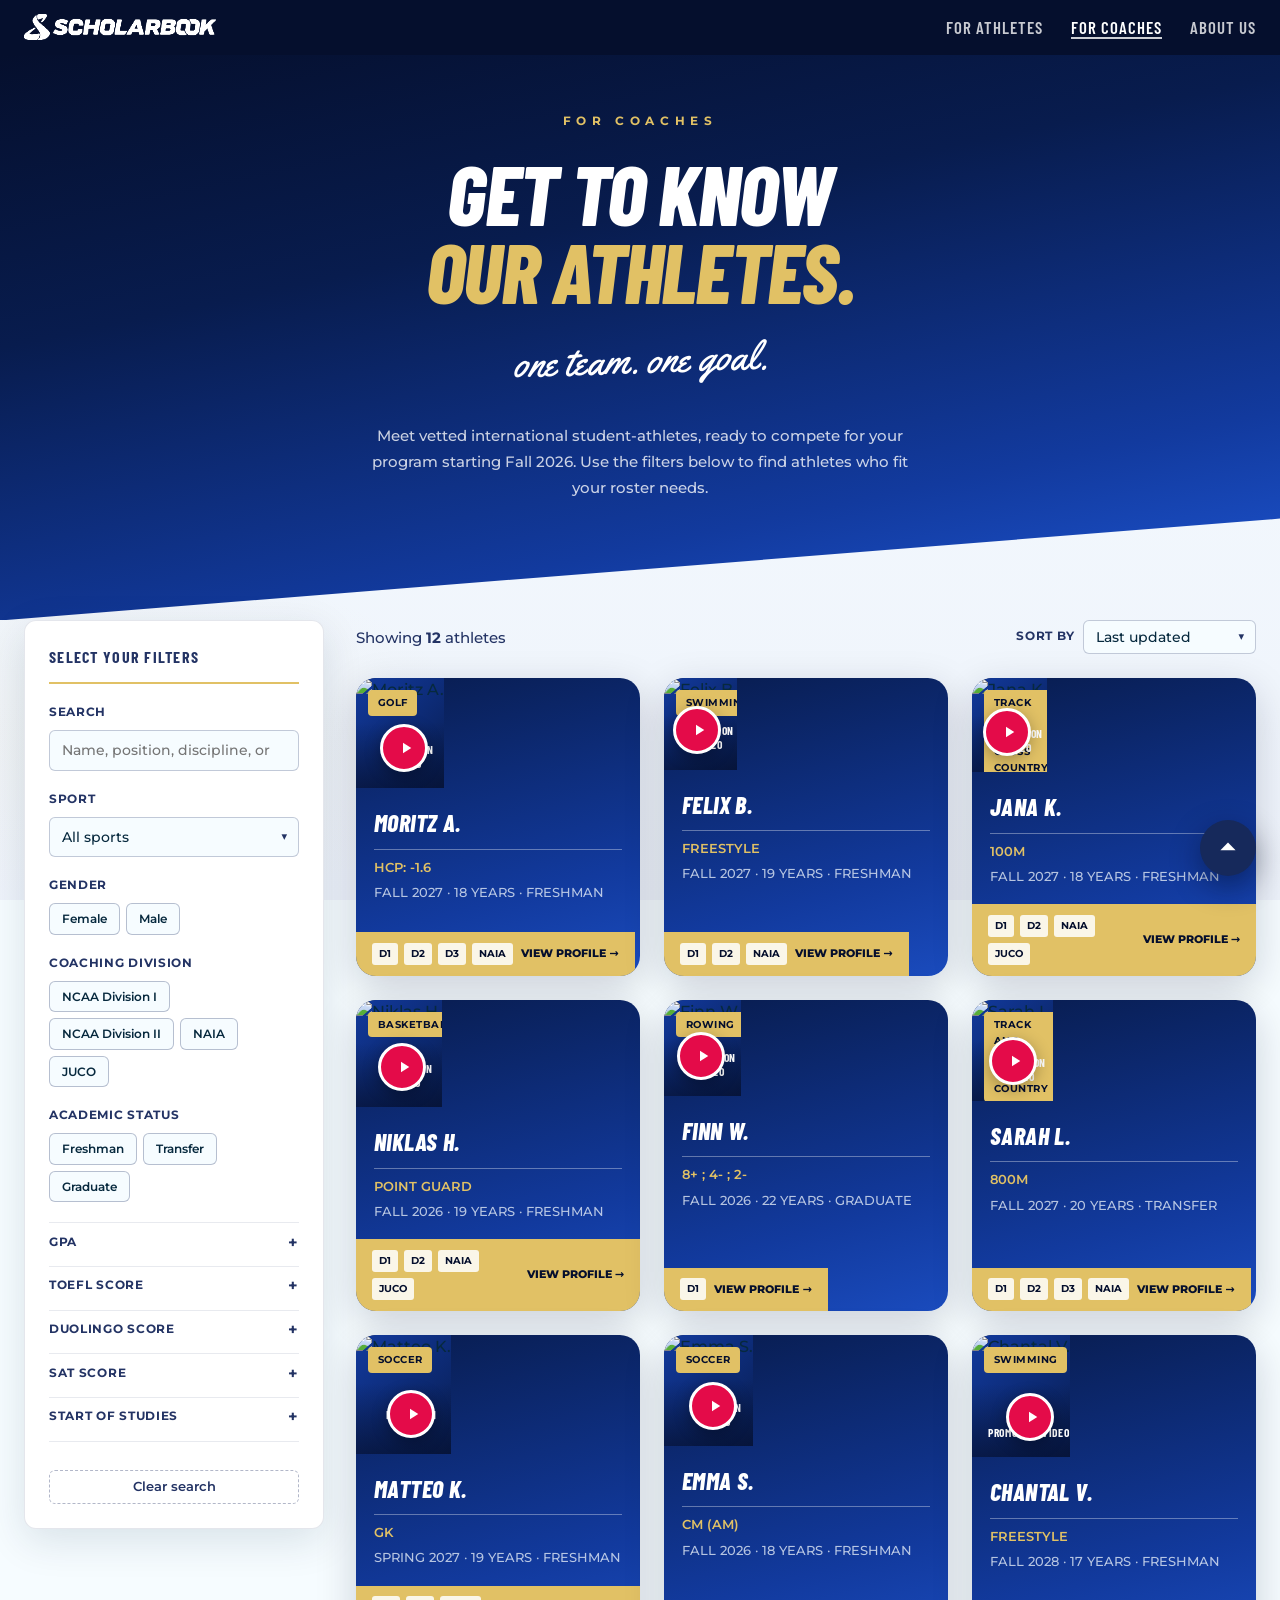
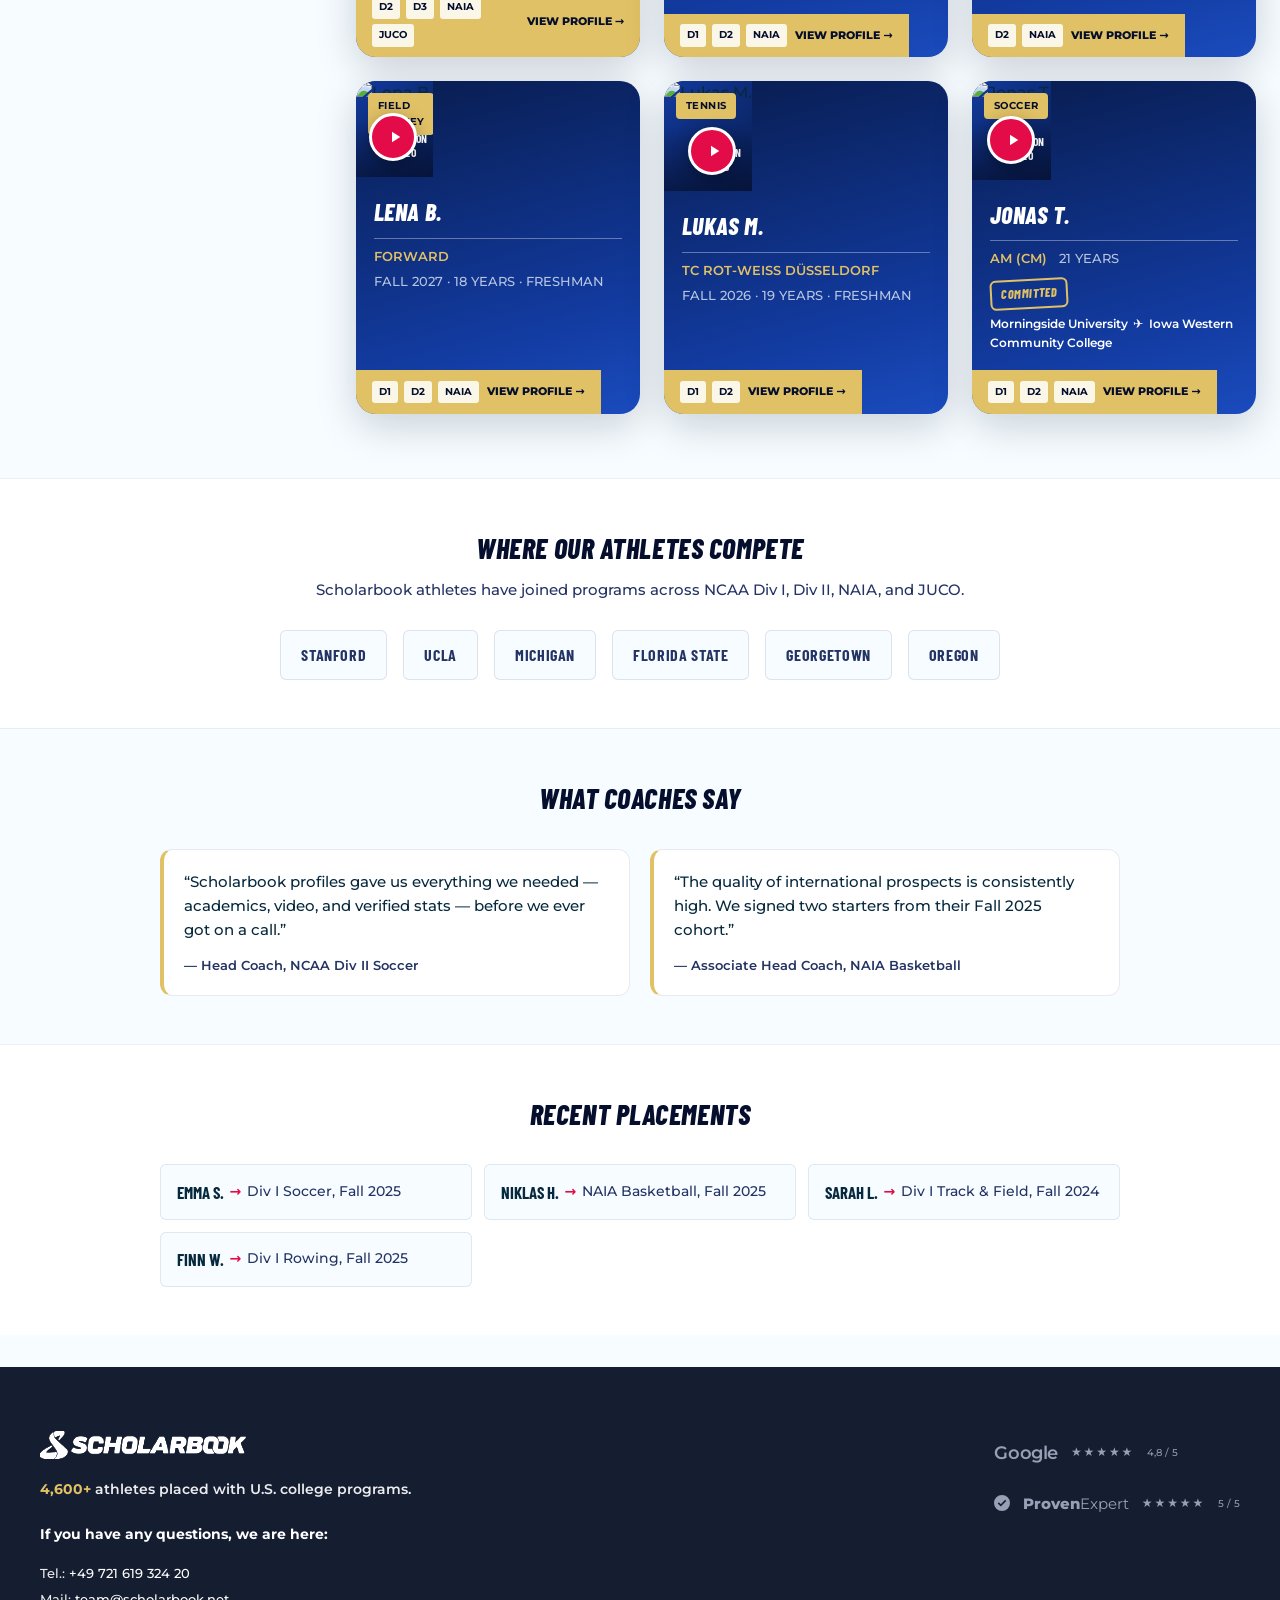
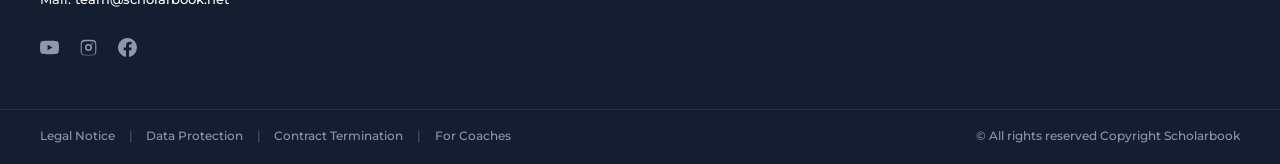
==== commit b170218d: "Add live-page filters, contact form fields, privacy basics and real links - filters.js: GPA, TOEFL, " ====
--- a/index.html
+++ b/index.html
@@ -5,9 +5,7 @@
   <meta name="viewport" content="width=device-width, initial-scale=1.0">
   <title>For Coaches | Scholarbook</title>
   <meta name="description" content="Browse verified international student-athletes for NCAA, NAIA, and JUCO programs. Filter by sport, division, and academic profile.">
-  <link rel="preconnect" href="https://fonts.googleapis.com">
-  <link rel="preconnect" href="https://fonts.gstatic.com" crossorigin>
-  <link href="https://fonts.googleapis.com/css2?family=Barlow+Condensed:ital,wght@0,600;0,700;0,800;1,600;1,700;1,800&family=Yellowtail&family=Montserrat:ital,wght@0,400;0,500;0,600;0,700;0,800;1,700;1,800&display=swap" rel="stylesheet">
+  <link rel="stylesheet" href="fonts/fonts.css">
   <link rel="stylesheet" href="styles.css">
 </head>
 <body>
@@ -21,7 +19,7 @@
       <ul class="nav-links">
         <li><a href="https://www.scholarbook.net/en/de" target="_blank" rel="noopener">For Athletes</a></li>
         <li><a href="#" class="active" aria-current="page">For Coaches</a></li>
-        <li><a href="https://www.scholarbook.net/en/de" target="_blank" rel="noopener">About Us</a></li>
+        <li><a href="https://www.scholarbook.net/en/uber-scholarbook" target="_blank" rel="noopener">About Us</a></li>
       </ul>
     </nav>
   </header>
@@ -85,18 +83,8 @@
         </div>
       </div>
 
-      <div class="filter-group">
-        <span class="filter-label">Start of Studies</span>
-        <div class="pill-group pill-group--stack" id="filter-start" role="group" aria-label="Start of studies">
-          <button type="button" class="pill" data-value="Fall 2026">Fall 2026</button>
-          <button type="button" class="pill" data-value="Spring 2027">Spring 2027</button>
-          <button type="button" class="pill" data-value="Fall 2027">Fall 2027</button>
-          <button type="button" class="pill" data-value="Spring 2028">Spring 2028</button>
-          <button type="button" class="pill" data-value="Fall 2028">Fall 2028</button>
-          <button type="button" class="pill" data-value="Spring 2029">Spring 2029</button>
-          <button type="button" class="pill" data-value="Fall 2029">Fall 2029</button>
-        </div>
-      </div>
+      <!-- Position (Soccer), GPA, TOEFL, Duolingo, SAT, Start of studies, Track & Field disciplines: rendered from filters.js -->
+      <div id="filter-extra"></div>
 
       <button type="button" class="btn-clear" id="filter-clear">Clear search</button>
     </aside>
@@ -179,7 +167,7 @@
           <a href="https://www.instagram.com/scholarbook" target="_blank" rel="noopener" aria-label="Instagram">
             <svg viewBox="0 0 24 24" fill="currentColor" aria-hidden="true"><path d="M12 2.2c3.2 0 3.6 0 4.9.1 1.2.1 1.8.2 2.2.4.6.2 1 .5 1.4.9.4.4.7.8.9 1.4.2.4.4 1 .4 2.2.1 1.3.1 1.7.1 4.9s0 3.6-.1 4.9c-.1 1.2-.2 1.8-.4 2.2a3.8 3.8 0 0 1-.9 1.4 3.8 3.8 0 0 1-1.4.9c-.4.2-1 .4-2.2.4-1.3.1-1.7.1-4.9.1s-3.6 0-4.9-.1c-1.2-.1-1.8-.2-2.2-.4a3.8 3.8 0 0 1-1.4-.9 3.8 3.8 0 0 1-.9-1.4c-.2-.4-.4-1-.4-2.2-.1-1.3-.1-1.7-.1-4.9s0-3.6.1-4.9c.1-1.2.2-1.8.4-2.2.2-.6.5-1 .9-1.4.4-.4.8-.7 1.4-.9.4-.2 1-.4 2.2-.4 1.3-.1 1.7-.1 4.9-.1zm0 2c-3.2 0-3.5 0-4.8.1-.9 0-1.4.2-1.7.3-.4.2-.7.3-1 .7-.3.3-.5.6-.7 1-.1.3-.3.8-.3 1.7-.1 1.3-.1 1.6-.1 4.8s0 3.5.1 4.8c0 .9.2 1.4.3 1.7.2.4.3.7.7 1 .3.3.6.5 1 .7.3.1.8.3 1.7.3 1.3.1 1.6.1 4.8.1s3.5 0 4.8-.1c.9 0 1.4-.2 1.7-.3.4-.2.7-.3 1-.7.3-.3.5-.6.7-1 .1-.3.3-.8.3-1.7.1-1.3.1-1.6.1-4.8s0-3.5-.1-4.8c0-.9-.2-1.4-.3-1.7-.2-.4-.3-.7-.7-1-.3-.3-.6-.5-1-.7-.3-.1-.8-.3-1.7-.3-1.3-.1-1.6-.1-4.8-.1zm0 3.4a4.4 4.4 0 1 1 0 8.8 4.4 4.4 0 0 1 0-8.8zm0 2a2.4 2.4 0 1 0 0 4.8 2.4 2.4 0 0 0 0-4.8zm5.6-2.2a1 1 0 1 1-2 0 1 1 0 0 1 2 0z"/></svg>
           </a>
-          <a href="https://www.facebook.com/scholarbook" target="_blank" rel="noopener" aria-label="Facebook">
+          <a href="https://www.facebook.com/sportstipendium" target="_blank" rel="noopener" aria-label="Facebook">
             <svg viewBox="0 0 24 24" fill="currentColor" aria-hidden="true"><path d="M24 12a12 12 0 1 0-13.9 11.9v-8.4h-3V12h3V9.4c0-3 1.8-4.7 4.6-4.7 1.3 0 2.7.2 2.7.2v3h-1.5c-1.5 0-2 .9-2 1.9V12h3.3l-.5 3.5h-2.8v8.4A12 12 0 0 0 24 12z"/></svg>
           </a>
         </div>
@@ -200,9 +188,9 @@
     </div>
     <div class="footer-bottom">
       <ul class="footer-links">
-        <li><a href="https://www.scholarbook.net/en/de" target="_blank" rel="noopener">Legal Notice</a></li>
-        <li><a href="https://www.scholarbook.net/en/de" target="_blank" rel="noopener">Data Protection</a></li>
-        <li><a href="https://www.scholarbook.net/en/de" target="_blank" rel="noopener">Contract Termination</a></li>
+        <li><a href="https://www.scholarbook.net/en/imprint" target="_blank" rel="noopener">Legal Notice</a></li>
+        <li><a href="https://www.scholarbook.net/en/privacy" target="_blank" rel="noopener">Data Protection</a></li>
+        <li><a href="https://www.scholarbook.net/en/vertrag-kundigen" target="_blank" rel="noopener">Contract Termination</a></li>
         <li><a href="#" aria-current="page">For Coaches</a></li>
       </ul>
       <p class="footer-copy">&copy; All rights reserved Copyright Scholarbook</p>
@@ -224,23 +212,57 @@
       <h2 id="recruit-modal-title" class="modal-title">I am interested</h2>
       <p class="modal-subtitle">Your inquiry goes straight to our recruiting team &mdash; expect a reply within 24 hours.</p>
       <p class="recruit-athlete-name" id="recruit-athlete-label"></p>
+      <!-- Fields as on the live WordPress form (scholarbook-profile-master) -->
       <form id="recruit-form" class="recruit-form">
         <div class="form-field">
-          <label for="coach-university">University <span class="required">*</span></label>
-          <input type="text" id="coach-university" name="coach_university" required autocomplete="organization" placeholder="University of Example">
+          <label for="contact-type">Contact type <span class="required">*</span></label>
+          <div class="select-wrap">
+            <select id="contact-type" name="contact_type" required>
+              <option value="">Please select</option>
+              <option value="Contact the athlete directly">Contact the athlete directly</option>
+              <option value="I need more information about the athlete. Contact Scholarbook">I need more information about the athlete. Contact Scholarbook</option>
+            </select>
+          </div>
+        </div>
+        <div class="form-row">
+          <div class="form-field">
+            <label for="coach-name">Your name <span class="required">*</span></label>
+            <input type="text" id="coach-name" name="contact_name" required autocomplete="name">
+          </div>
+          <div class="form-field">
+            <label for="coach-university">Name of the university <span class="required">*</span></label>
+            <input type="text" id="coach-university" name="university" required autocomplete="organization" placeholder="University of Example">
+          </div>
+        </div>
+        <div class="form-row">
+          <div class="form-field">
+            <label for="coach-location">Location (place, state) <span class="optional">(optional)</span></label>
+            <input type="text" id="coach-location" name="location" placeholder="Austin, TX">
+          </div>
+          <div class="form-field">
+            <label for="coach-website">Website of the team <span class="optional">(optional)</span></label>
+            <input type="url" id="coach-website" name="website" placeholder="https://">
+          </div>
+        </div>
+        <div class="form-row">
+          <div class="form-field">
+            <label for="coach-email">Your email address <span class="required">*</span></label>
+            <input type="email" id="coach-email" name="email" required autocomplete="email" placeholder="coach@university.edu">
+          </div>
+          <div class="form-field">
+            <label for="coach-phone">Cell phone number <span class="optional">(optional)</span></label>
+            <input type="tel" id="coach-phone" name="cphone" autocomplete="tel" placeholder="+1 555 000 0000">
+          </div>
         </div>
         <div class="form-field">
-          <label for="coach-email">Your email address <span class="required">*</span></label>
-          <input type="email" id="coach-email" name="coach_email" required autocomplete="email" placeholder="coach@university.edu">
-        </div>
-        <div class="form-field">
-          <label for="coach-phone">Phone or WhatsApp <span class="optional">(optional)</span></label>
-          <input type="tel" id="coach-phone" name="coach_phone" autocomplete="tel" placeholder="+1 555 000 0000">
+          <label for="coach-scholarship">Estimated scholarship amount per year <span class="optional">(optional)</span></label>
+          <input type="text" id="coach-scholarship" name="scholarship" placeholder="e.g. $15,000">
         </div>
         <div class="form-field">
           <label for="coach-message">Message <span class="optional">(optional)</span></label>
-          <textarea id="coach-message" name="coach_message" rows="4" placeholder="Tell us about your program, roster needs, or questions about this athlete&hellip;"></textarea>
-        </div>
+          <textarea id="coach-message" name="message" rows="4" placeholder="Tell us about your program, roster needs, or questions about this athlete&hellip;"></textarea>
+        </div>
+        <p class="form-hint">Attachments: please add files to the email that opens after sending.</p>
         <button type="submit" class="btn-primary">Send inquiry</button>
       </form>
     </div>
@@ -259,6 +281,9 @@
     <svg viewBox="0 0 24 24" fill="currentColor" aria-hidden="true"><path d="M12 9l7 7H5z" transform="translate(0 -2)"/></svg>
   </button>
 
+  <!-- Optional, local only (git-ignored): real profiles for design comparison -->
+  <script src="real-profiles.local.js"></script>
+  <script src="filters.js"></script>
   <script src="app.js"></script>
 </body>
 </html>
--- a/fonts/fonts.css
+++ b/fonts/fonts.css
@@ -0,0 +1,281 @@
+/* Self-hosted Google Fonts (no requests to Google): Barlow Condensed, Montserrat (SIL OFL 1.1), Yellowtail (Apache 2.0) */
+
+/* Barlow Condensed italic 600 – latin-ext */
+@font-face {
+  font-family: "Barlow Condensed";
+  font-style: italic;
+  font-weight: 600;
+  font-display: swap;
+  src: url("BarlowCondensed-italic-600-latin-ext.woff2") format("woff2");
+  unicode-range: U+0100-02BA, U+02BD-02C5, U+02C7-02CC, U+02CE-02D7, U+02DD-02FF, U+0304, U+0308, U+0329, U+1D00-1DBF, U+1E00-1E9F, U+1EF2-1EFF, U+2020, U+20A0-20AB, U+20AD-20C4, U+2113, U+2C60-2C7F, U+A720-A7FF;
+}
+
+/* Barlow Condensed italic 600 – latin */
+@font-face {
+  font-family: "Barlow Condensed";
+  font-style: italic;
+  font-weight: 600;
+  font-display: swap;
+  src: url("BarlowCondensed-italic-600-latin.woff2") format("woff2");
+  unicode-range: U+0000-00FF, U+0131, U+0152-0153, U+02BB-02BC, U+02C6, U+02DA, U+02DC, U+0304, U+0308, U+0329, U+2000-206F, U+20AC, U+2122, U+2191, U+2193, U+2212, U+2215, U+FEFF, U+FFFD;
+}
+
+/* Barlow Condensed italic 700 – latin-ext */
+@font-face {
+  font-family: "Barlow Condensed";
+  font-style: italic;
+  font-weight: 700;
+  font-display: swap;
+  src: url("BarlowCondensed-italic-700-latin-ext.woff2") format("woff2");
+  unicode-range: U+0100-02BA, U+02BD-02C5, U+02C7-02CC, U+02CE-02D7, U+02DD-02FF, U+0304, U+0308, U+0329, U+1D00-1DBF, U+1E00-1E9F, U+1EF2-1EFF, U+2020, U+20A0-20AB, U+20AD-20C4, U+2113, U+2C60-2C7F, U+A720-A7FF;
+}
+
+/* Barlow Condensed italic 700 – latin */
+@font-face {
+  font-family: "Barlow Condensed";
+  font-style: italic;
+  font-weight: 700;
+  font-display: swap;
+  src: url("BarlowCondensed-italic-700-latin.woff2") format("woff2");
+  unicode-range: U+0000-00FF, U+0131, U+0152-0153, U+02BB-02BC, U+02C6, U+02DA, U+02DC, U+0304, U+0308, U+0329, U+2000-206F, U+20AC, U+2122, U+2191, U+2193, U+2212, U+2215, U+FEFF, U+FFFD;
+}
+
+/* Barlow Condensed italic 800 – latin-ext */
+@font-face {
+  font-family: "Barlow Condensed";
+  font-style: italic;
+  font-weight: 800;
+  font-display: swap;
+  src: url("BarlowCondensed-italic-800-latin-ext.woff2") format("woff2");
+  unicode-range: U+0100-02BA, U+02BD-02C5, U+02C7-02CC, U+02CE-02D7, U+02DD-02FF, U+0304, U+0308, U+0329, U+1D00-1DBF, U+1E00-1E9F, U+1EF2-1EFF, U+2020, U+20A0-20AB, U+20AD-20C4, U+2113, U+2C60-2C7F, U+A720-A7FF;
+}
+
+/* Barlow Condensed italic 800 – latin */
+@font-face {
+  font-family: "Barlow Condensed";
+  font-style: italic;
+  font-weight: 800;
+  font-display: swap;
+  src: url("BarlowCondensed-italic-800-latin.woff2") format("woff2");
+  unicode-range: U+0000-00FF, U+0131, U+0152-0153, U+02BB-02BC, U+02C6, U+02DA, U+02DC, U+0304, U+0308, U+0329, U+2000-206F, U+20AC, U+2122, U+2191, U+2193, U+2212, U+2215, U+FEFF, U+FFFD;
+}
+
+/* Barlow Condensed normal 600 – latin-ext */
+@font-face {
+  font-family: "Barlow Condensed";
+  font-style: normal;
+  font-weight: 600;
+  font-display: swap;
+  src: url("BarlowCondensed-normal-600-latin-ext.woff2") format("woff2");
+  unicode-range: U+0100-02BA, U+02BD-02C5, U+02C7-02CC, U+02CE-02D7, U+02DD-02FF, U+0304, U+0308, U+0329, U+1D00-1DBF, U+1E00-1E9F, U+1EF2-1EFF, U+2020, U+20A0-20AB, U+20AD-20C4, U+2113, U+2C60-2C7F, U+A720-A7FF;
+}
+
+/* Barlow Condensed normal 600 – latin */
+@font-face {
+  font-family: "Barlow Condensed";
+  font-style: normal;
+  font-weight: 600;
+  font-display: swap;
+  src: url("BarlowCondensed-normal-600-latin.woff2") format("woff2");
+  unicode-range: U+0000-00FF, U+0131, U+0152-0153, U+02BB-02BC, U+02C6, U+02DA, U+02DC, U+0304, U+0308, U+0329, U+2000-206F, U+20AC, U+2122, U+2191, U+2193, U+2212, U+2215, U+FEFF, U+FFFD;
+}
+
+/* Barlow Condensed normal 700 – latin-ext */
+@font-face {
+  font-family: "Barlow Condensed";
+  font-style: normal;
+  font-weight: 700;
+  font-display: swap;
+  src: url("BarlowCondensed-normal-700-latin-ext.woff2") format("woff2");
+  unicode-range: U+0100-02BA, U+02BD-02C5, U+02C7-02CC, U+02CE-02D7, U+02DD-02FF, U+0304, U+0308, U+0329, U+1D00-1DBF, U+1E00-1E9F, U+1EF2-1EFF, U+2020, U+20A0-20AB, U+20AD-20C4, U+2113, U+2C60-2C7F, U+A720-A7FF;
+}
+
+/* Barlow Condensed normal 700 – latin */
+@font-face {
+  font-family: "Barlow Condensed";
+  font-style: normal;
+  font-weight: 700;
+  font-display: swap;
+  src: url("BarlowCondensed-normal-700-latin.woff2") format("woff2");
+  unicode-range: U+0000-00FF, U+0131, U+0152-0153, U+02BB-02BC, U+02C6, U+02DA, U+02DC, U+0304, U+0308, U+0329, U+2000-206F, U+20AC, U+2122, U+2191, U+2193, U+2212, U+2215, U+FEFF, U+FFFD;
+}
+
+/* Barlow Condensed normal 800 – latin-ext */
+@font-face {
+  font-family: "Barlow Condensed";
+  font-style: normal;
+  font-weight: 800;
+  font-display: swap;
+  src: url("BarlowCondensed-normal-800-latin-ext.woff2") format("woff2");
+  unicode-range: U+0100-02BA, U+02BD-02C5, U+02C7-02CC, U+02CE-02D7, U+02DD-02FF, U+0304, U+0308, U+0329, U+1D00-1DBF, U+1E00-1E9F, U+1EF2-1EFF, U+2020, U+20A0-20AB, U+20AD-20C4, U+2113, U+2C60-2C7F, U+A720-A7FF;
+}
+
+/* Barlow Condensed normal 800 – latin */
+@font-face {
+  font-family: "Barlow Condensed";
+  font-style: normal;
+  font-weight: 800;
+  font-display: swap;
+  src: url("BarlowCondensed-normal-800-latin.woff2") format("woff2");
+  unicode-range: U+0000-00FF, U+0131, U+0152-0153, U+02BB-02BC, U+02C6, U+02DA, U+02DC, U+0304, U+0308, U+0329, U+2000-206F, U+20AC, U+2122, U+2191, U+2193, U+2212, U+2215, U+FEFF, U+FFFD;
+}
+
+/* Montserrat italic 700 – latin-ext */
+@font-face {
+  font-family: "Montserrat";
+  font-style: italic;
+  font-weight: 700;
+  font-display: swap;
+  src: url("Montserrat-italic-700-800-latin-ext.woff2") format("woff2");
+  unicode-range: U+0100-02BA, U+02BD-02C5, U+02C7-02CC, U+02CE-02D7, U+02DD-02FF, U+0304, U+0308, U+0329, U+1D00-1DBF, U+1E00-1E9F, U+1EF2-1EFF, U+2020, U+20A0-20AB, U+20AD-20C4, U+2113, U+2C60-2C7F, U+A720-A7FF;
+}
+
+/* Montserrat italic 700 – latin */
+@font-face {
+  font-family: "Montserrat";
+  font-style: italic;
+  font-weight: 700;
+  font-display: swap;
+  src: url("Montserrat-italic-700-800-latin.woff2") format("woff2");
+  unicode-range: U+0000-00FF, U+0131, U+0152-0153, U+02BB-02BC, U+02C6, U+02DA, U+02DC, U+0304, U+0308, U+0329, U+2000-206F, U+20AC, U+2122, U+2191, U+2193, U+2212, U+2215, U+FEFF, U+FFFD;
+}
+
+/* Montserrat italic 800 – latin-ext */
+@font-face {
+  font-family: "Montserrat";
+  font-style: italic;
+  font-weight: 800;
+  font-display: swap;
+  src: url("Montserrat-italic-700-800-latin-ext.woff2") format("woff2");
+  unicode-range: U+0100-02BA, U+02BD-02C5, U+02C7-02CC, U+02CE-02D7, U+02DD-02FF, U+0304, U+0308, U+0329, U+1D00-1DBF, U+1E00-1E9F, U+1EF2-1EFF, U+2020, U+20A0-20AB, U+20AD-20C4, U+2113, U+2C60-2C7F, U+A720-A7FF;
+}
+
+/* Montserrat italic 800 – latin */
+@font-face {
+  font-family: "Montserrat";
+  font-style: italic;
+  font-weight: 800;
+  font-display: swap;
+  src: url("Montserrat-italic-700-800-latin.woff2") format("woff2");
+  unicode-range: U+0000-00FF, U+0131, U+0152-0153, U+02BB-02BC, U+02C6, U+02DA, U+02DC, U+0304, U+0308, U+0329, U+2000-206F, U+20AC, U+2122, U+2191, U+2193, U+2212, U+2215, U+FEFF, U+FFFD;
+}
+
+/* Montserrat normal 400 – latin-ext */
+@font-face {
+  font-family: "Montserrat";
+  font-style: normal;
+  font-weight: 400;
+  font-display: swap;
+  src: url("Montserrat-normal-400-800-latin-ext.woff2") format("woff2");
+  unicode-range: U+0100-02BA, U+02BD-02C5, U+02C7-02CC, U+02CE-02D7, U+02DD-02FF, U+0304, U+0308, U+0329, U+1D00-1DBF, U+1E00-1E9F, U+1EF2-1EFF, U+2020, U+20A0-20AB, U+20AD-20C4, U+2113, U+2C60-2C7F, U+A720-A7FF;
+}
+
+/* Montserrat normal 400 – latin */
+@font-face {
+  font-family: "Montserrat";
+  font-style: normal;
+  font-weight: 400;
+  font-display: swap;
+  src: url("Montserrat-normal-400-800-latin.woff2") format("woff2");
+  unicode-range: U+0000-00FF, U+0131, U+0152-0153, U+02BB-02BC, U+02C6, U+02DA, U+02DC, U+0304, U+0308, U+0329, U+2000-206F, U+20AC, U+2122, U+2191, U+2193, U+2212, U+2215, U+FEFF, U+FFFD;
+}
+
+/* Montserrat normal 500 – latin-ext */
+@font-face {
+  font-family: "Montserrat";
+  font-style: normal;
+  font-weight: 500;
+  font-display: swap;
+  src: url("Montserrat-normal-400-800-latin-ext.woff2") format("woff2");
+  unicode-range: U+0100-02BA, U+02BD-02C5, U+02C7-02CC, U+02CE-02D7, U+02DD-02FF, U+0304, U+0308, U+0329, U+1D00-1DBF, U+1E00-1E9F, U+1EF2-1EFF, U+2020, U+20A0-20AB, U+20AD-20C4, U+2113, U+2C60-2C7F, U+A720-A7FF;
+}
+
+/* Montserrat normal 500 – latin */
+@font-face {
+  font-family: "Montserrat";
+  font-style: normal;
+  font-weight: 500;
+  font-display: swap;
+  src: url("Montserrat-normal-400-800-latin.woff2") format("woff2");
+  unicode-range: U+0000-00FF, U+0131, U+0152-0153, U+02BB-02BC, U+02C6, U+02DA, U+02DC, U+0304, U+0308, U+0329, U+2000-206F, U+20AC, U+2122, U+2191, U+2193, U+2212, U+2215, U+FEFF, U+FFFD;
+}
+
+/* Montserrat normal 600 – latin-ext */
+@font-face {
+  font-family: "Montserrat";
+  font-style: normal;
+  font-weight: 600;
+  font-display: swap;
+  src: url("Montserrat-normal-400-800-latin-ext.woff2") format("woff2");
+  unicode-range: U+0100-02BA, U+02BD-02C5, U+02C7-02CC, U+02CE-02D7, U+02DD-02FF, U+0304, U+0308, U+0329, U+1D00-1DBF, U+1E00-1E9F, U+1EF2-1EFF, U+2020, U+20A0-20AB, U+20AD-20C4, U+2113, U+2C60-2C7F, U+A720-A7FF;
+}
+
+/* Montserrat normal 600 – latin */
+@font-face {
+  font-family: "Montserrat";
+  font-style: normal;
+  font-weight: 600;
+  font-display: swap;
+  src: url("Montserrat-normal-400-800-latin.woff2") format("woff2");
+  unicode-range: U+0000-00FF, U+0131, U+0152-0153, U+02BB-02BC, U+02C6, U+02DA, U+02DC, U+0304, U+0308, U+0329, U+2000-206F, U+20AC, U+2122, U+2191, U+2193, U+2212, U+2215, U+FEFF, U+FFFD;
+}
+
+/* Montserrat normal 700 – latin-ext */
+@font-face {
+  font-family: "Montserrat";
+  font-style: normal;
+  font-weight: 700;
+  font-display: swap;
+  src: url("Montserrat-normal-400-800-latin-ext.woff2") format("woff2");
+  unicode-range: U+0100-02BA, U+02BD-02C5, U+02C7-02CC, U+02CE-02D7, U+02DD-02FF, U+0304, U+0308, U+0329, U+1D00-1DBF, U+1E00-1E9F, U+1EF2-1EFF, U+2020, U+20A0-20AB, U+20AD-20C4, U+2113, U+2C60-2C7F, U+A720-A7FF;
+}
+
+/* Montserrat normal 700 – latin */
+@font-face {
+  font-family: "Montserrat";
+  font-style: normal;
+  font-weight: 700;
+  font-display: swap;
+  src: url("Montserrat-normal-400-800-latin.woff2") format("woff2");
+  unicode-range: U+0000-00FF, U+0131, U+0152-0153, U+02BB-02BC, U+02C6, U+02DA, U+02DC, U+0304, U+0308, U+0329, U+2000-206F, U+20AC, U+2122, U+2191, U+2193, U+2212, U+2215, U+FEFF, U+FFFD;
+}
+
+/* Montserrat normal 800 – latin-ext */
+@font-face {
+  font-family: "Montserrat";
+  font-style: normal;
+  font-weight: 800;
+  font-display: swap;
+  src: url("Montserrat-normal-400-800-latin-ext.woff2") format("woff2");
+  unicode-range: U+0100-02BA, U+02BD-02C5, U+02C7-02CC, U+02CE-02D7, U+02DD-02FF, U+0304, U+0308, U+0329, U+1D00-1DBF, U+1E00-1E9F, U+1EF2-1EFF, U+2020, U+20A0-20AB, U+20AD-20C4, U+2113, U+2C60-2C7F, U+A720-A7FF;
+}
+
+/* Montserrat normal 800 – latin */
+@font-face {
+  font-family: "Montserrat";
+  font-style: normal;
+  font-weight: 800;
+  font-display: swap;
+  src: url("Montserrat-normal-400-800-latin.woff2") format("woff2");
+  unicode-range: U+0000-00FF, U+0131, U+0152-0153, U+02BB-02BC, U+02C6, U+02DA, U+02DC, U+0304, U+0308, U+0329, U+2000-206F, U+20AC, U+2122, U+2191, U+2193, U+2212, U+2215, U+FEFF, U+FFFD;
+}
+
+/* Yellowtail normal 400 – latin-ext */
+@font-face {
+  font-family: "Yellowtail";
+  font-style: normal;
+  font-weight: 400;
+  font-display: swap;
+  src: url("Yellowtail-normal-400-latin-ext.woff2") format("woff2");
+  unicode-range: U+0100-02BA, U+02BD-02C5, U+02C7-02CC, U+02CE-02D7, U+02DD-02FF, U+0304, U+0308, U+0329, U+1D00-1DBF, U+1E00-1E9F, U+1EF2-1EFF, U+2020, U+20A0-20AB, U+20AD-20C4, U+2113, U+2C60-2C7F, U+A720-A7FF;
+}
+
+/* Yellowtail normal 400 – latin */
+@font-face {
+  font-family: "Yellowtail";
+  font-style: normal;
+  font-weight: 400;
+  font-display: swap;
+  src: url("Yellowtail-normal-400-latin.woff2") format("woff2");
+  unicode-range: U+0000-00FF, U+0131, U+0152-0153, U+02BB-02BC, U+02C6, U+02DA, U+02DC, U+0304, U+0308, U+0329, U+2000-206F, U+20AC, U+2122, U+2191, U+2193, U+2212, U+2215, U+FEFF, U+FFFD;
+}
--- a/styles.css
+++ b/styles.css
@@ -308,6 +308,58 @@
   margin-bottom: 0.5rem;
 }
 
+.filter-group--collapsible {
+  margin-bottom: 0.25rem;
+  border-top: 1px solid rgba(35, 51, 100, 0.1);
+}
+
+.filter-group--collapsible summary {
+  display: flex;
+  align-items: center;
+  gap: 0.5rem;
+  margin: 0;
+  padding: 0.65rem 0;
+  cursor: pointer;
+  list-style: none;
+}
+
+.filter-group--collapsible summary::-webkit-details-marker {
+  display: none;
+}
+
+.filter-group--collapsible summary::after {
+  content: "+";
+  margin-left: auto;
+  font-size: 1rem;
+  line-height: 1;
+}
+
+.filter-group--collapsible[open] summary::after {
+  content: "–";
+}
+
+.filter-group--collapsible[open] .pill-group {
+  padding-bottom: 0.75rem;
+}
+
+.filter-count:not(:empty) {
+  display: inline-grid;
+  place-items: center;
+  min-width: 1.2rem;
+  height: 1.2rem;
+  padding: 0 0.3rem;
+  border-radius: 999px;
+  background: var(--sb-pink);
+  color: #fff;
+  font-size: 0.65rem;
+  letter-spacing: 0;
+}
+
+#filter-extra {
+  margin-bottom: 1.25rem;
+  border-bottom: 1px solid rgba(35, 51, 100, 0.1);
+}
+
 .filter-search {
   width: 100%;
   border: 1px solid rgba(35, 51, 100, 0.25);
@@ -1031,6 +1083,47 @@
   border: 0;
 }
 
+.video-consent {
+  position: absolute;
+  inset: 0;
+  display: flex;
+  flex-direction: column;
+  align-items: center;
+  justify-content: center;
+  gap: 0.85rem;
+  padding: 1.5rem 2rem;
+  text-align: center;
+  color: #fff;
+  background: linear-gradient(165deg, var(--sb-blue-deep) 0%, var(--sb-blue) 100%);
+  font-size: 0.85rem;
+  overflow-y: auto;
+}
+
+.video-consent p {
+  max-width: 34rem;
+}
+
+.video-consent a {
+  color: var(--sb-gold-light);
+}
+
+.video-consent-title {
+  font-family: var(--font-display);
+  font-size: 1.4rem;
+  font-weight: 800;
+  font-style: italic;
+  text-transform: uppercase;
+}
+
+.video-consent-always {
+  display: inline-flex;
+  align-items: center;
+  gap: 0.4rem;
+  font-size: 0.78rem;
+  opacity: 0.9;
+  cursor: pointer;
+}
+
 /* Profile */
 .profile-hero {
   background: linear-gradient(165deg, var(--sb-blue-deep) 0%, var(--sb-blue) 100%);
@@ -1488,6 +1581,15 @@
   fill: currentColor;
 }
 
+.data-notice {
+  margin-bottom: 1rem;
+  padding: 0.6rem 0.9rem;
+  border-left: 4px solid var(--sb-gold);
+  background: var(--sb-off-white);
+  font-size: 0.85rem;
+  color: var(--sb-navy);
+}
+
 .panel-empty {
   font-size: var(--value-size);
   color: var(--sb-navy);
@@ -1581,6 +1683,30 @@
   opacity: 0.8;
 }
 
+.recruit-modal .modal-panel--compact {
+  width: min(640px, 94vw);
+}
+
+.recruit-form .form-row {
+  display: grid;
+  grid-template-columns: 1fr 1fr;
+  gap: 0 1rem;
+}
+
+@media (max-width: 560px) {
+  .recruit-form .form-row {
+    grid-template-columns: 1fr;
+  }
+}
+
+.recruit-form .form-hint {
+  font-size: 0.78rem;
+  color: var(--sb-navy);
+  opacity: 0.85;
+  margin: -0.25rem 0 0.5rem;
+}
+
+.recruit-form select,
 .recruit-form input,
 .recruit-form textarea {
   width: 100%;
@@ -1598,6 +1724,7 @@
   line-height: 1.5;
 }
 
+.recruit-form select:focus,
 .recruit-form input:focus,
 .recruit-form textarea:focus {
   outline: 2px solid var(--sb-sky);
